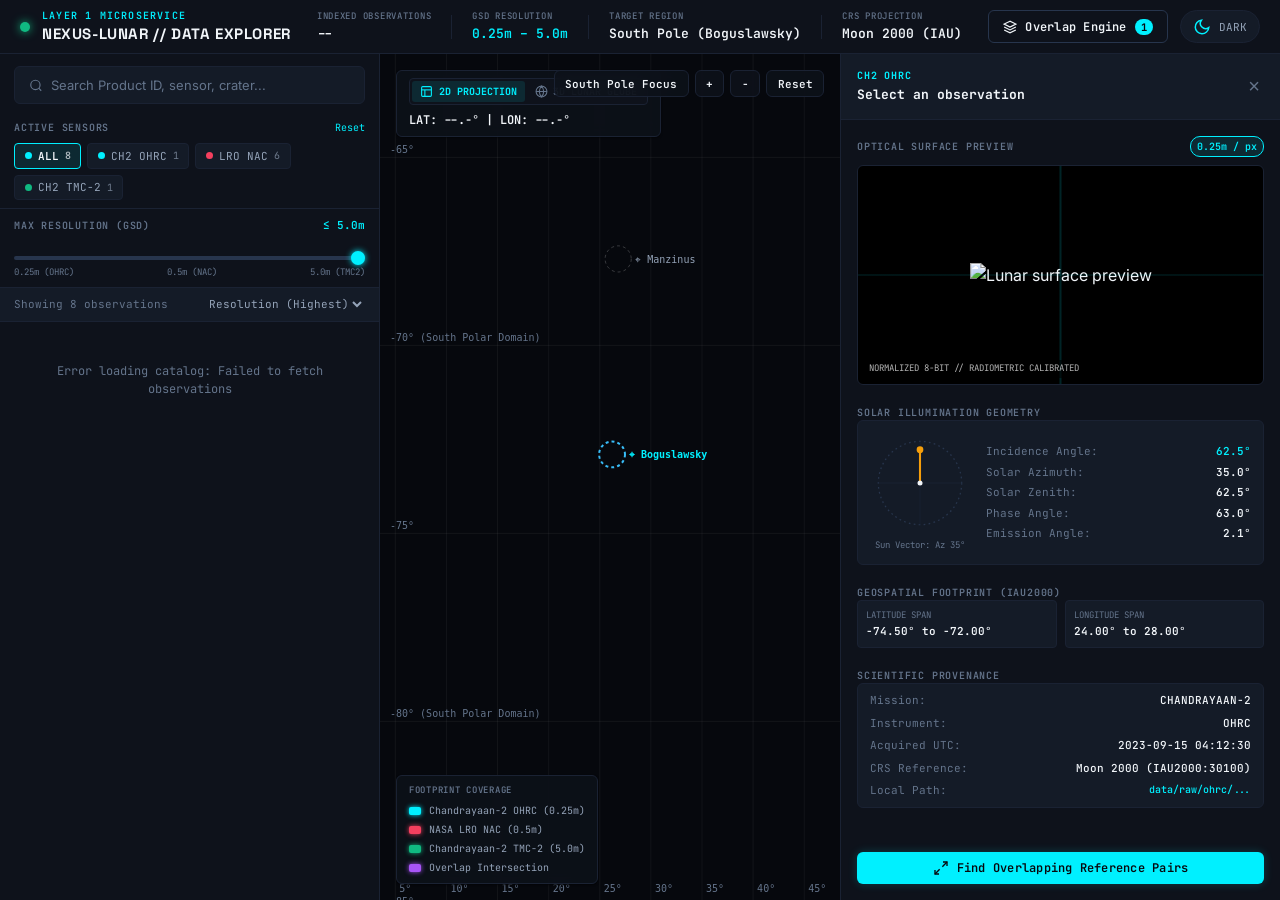
==== apps/web/index.html @ 2ee88e63 "Layer 1 Created and tested , updated to the new branch NEXUS" ====
<!DOCTYPE html>
<html lang="en" data-theme="dark">
<head>
  <meta charset="UTF-8">
  <meta name="viewport" content="width=device-width, initial-scale=1.0">
  <title>NEXUS-LUNAR // Layer 1: Lunar Data Explorer</title>
  <link rel="preconnect" href="https://fonts.googleapis.com">
  <link rel="preconnect" href="https://fonts.gstatic.com" crossorigin>
  <link href="https://fonts.googleapis.com/css2?family=Inter:wght@300;400;500;600;700&family=JetBrains+Mono:wght@400;500;600&family=Space+Grotesk:wght@500;600;700&display=swap" rel="stylesheet">
  <link rel="stylesheet" href="styles.css">
</head>
<body>
  <!-- Space Agent Telemetry Bar -->
  <header class="telemetry-bar">
    <div class="brand-block">
      <div class="status-orb" id="system-status-orb" title="Microservice Status: Active"></div>
      <div class="brand-text">
        <span class="brand-tag">LAYER 1 MICROSERVICE</span>
        <h1 class="brand-title">NEXUS-LUNAR // DATA EXPLORER</h1>
      </div>
    </div>

    <!-- Live Telemetry Readouts -->
    <div class="telemetry-stats" id="telemetry-stats">
      <div class="stat-item">
        <span class="stat-label">INDEXED OBSERVATIONS</span>
        <span class="stat-val" id="stat-total-obs">--</span>
      </div>
      <div class="stat-divider"></div>
      <div class="stat-item">
        <span class="stat-label">GSD RESOLUTION</span>
        <span class="stat-val text-accent" id="stat-res-range">0.25m – 5.0m</span>
      </div>
      <div class="stat-divider"></div>
      <div class="stat-item">
        <span class="stat-label">TARGET REGION</span>
        <span class="stat-val" id="stat-target-region">South Pole (Boguslawsky)</span>
      </div>
      <div class="stat-divider"></div>
      <div class="stat-item">
        <span class="stat-label">CRS PROJECTION</span>
        <span class="stat-val">Moon 2000 (IAU)</span>
      </div>
    </div>

    <!-- Right Utility Controls -->
    <div class="header-actions">
      <!-- Pair Overlap Mode Button -->
      <button class="btn btn-outline" id="btn-toggle-pair-mode" title="View overlapping candidate pairs">
        <svg class="btn-icon" viewBox="0 0 24 24" fill="none" stroke="currentColor" stroke-width="2">
          <polygon points="12 2 2 7 12 12 22 7 12 2"></polygon>
          <polyline points="2 17 12 22 22 17"></polyline>
          <polyline points="2 12 12 17 22 12"></polyline>
        </svg>
        <span>Overlap Engine</span>
        <span class="badge-count" id="badge-pair-count">1</span>
      </button>

      <!-- Theme Switcher (Dark / Light) -->
      <button class="theme-toggle-btn" id="btn-theme-toggle" aria-label="Toggle Theme" title="Toggle Light/Dark Mode (Key: T)">
        <span class="theme-icon moon-icon">
          <svg viewBox="0 0 24 24" width="18" height="18" fill="none" stroke="currentColor" stroke-width="2">
            <path d="M21 12.79A9 9 0 1 1 11.21 3 7 7 0 0 0 21 12.79z"></path>
          </svg>
        </span>
        <span class="theme-icon sun-icon">
          <svg viewBox="0 0 24 24" width="18" height="18" fill="none" stroke="currentColor" stroke-width="2">
            <circle cx="12" cy="12" r="5"></circle>
            <line x1="12" y1="1" x2="12" y2="3"></line>
            <line x1="12" y1="21" x2="12" y2="23"></line>
            <line x1="4.22" y1="4.22" x2="5.64" y2="5.64"></line>
            <line x1="18.36" y1="18.36" x2="19.78" y2="19.78"></line>
            <line x1="1" y1="12" x2="3" y2="12"></line>
            <line x1="21" y1="12" x2="23" y2="12"></line>
            <line x1="4.22" y1="19.78" x2="5.64" y2="18.36"></line>
            <line x1="18.36" y1="5.64" x2="19.78" y2="4.22"></line>
          </svg>
        </span>
        <span class="theme-label" id="theme-label">DARK</span>
      </button>
    </div>
  </header>

  <!-- Main Workspace Layout -->
  <main class="workspace-layout">
    <!-- Left Sidebar: Catalog Explorer & Filter Engine -->
    <aside class="sidebar-panel">
      <!-- Search Input -->
      <div class="search-box">
        <svg class="search-icon" viewBox="0 0 24 24" fill="none" stroke="currentColor" stroke-width="2">
          <circle cx="11" cy="11" r="8"></circle>
          <line x1="21" y1="21" x2="16.65" y2="16.65"></line>
        </svg>
        <input type="text" id="input-search" placeholder="Search Product ID, sensor, crater..." autocomplete="off">
        <button class="clear-btn" id="btn-clear-search" title="Clear search" style="display:none;">&times;</button>
      </div>

      <!-- Sensor Filter Chips -->
      <div class="filter-section">
        <div class="filter-header">
          <span class="section-title">ACTIVE SENSORS</span>
          <button class="link-btn" id="btn-reset-filters">Reset</button>
        </div>
        <div class="sensor-chips" id="sensor-chips-container">
          <button class="chip active" data-sensor="ALL">
            <span class="chip-dot dot-all"></span> ALL <span class="chip-count" id="count-all">8</span>
          </button>
          <button class="chip" data-sensor="OHRC">
            <span class="chip-dot dot-ohrc"></span> CH2 OHRC <span class="chip-count" id="count-ohrc">1</span>
          </button>
          <button class="chip" data-sensor="LRO_NAC">
            <span class="chip-dot dot-lronac"></span> LRO NAC <span class="chip-count" id="count-lronac">6</span>
          </button>
          <button class="chip" data-sensor="TMC2">
            <span class="chip-dot dot-tmc2"></span> CH2 TMC-2 <span class="chip-count" id="count-tmc2">1</span>
          </button>
        </div>
      </div>

      <!-- Resolution Filter Range -->
      <div class="filter-section">
        <div class="filter-header">
          <span class="section-title">MAX RESOLUTION (GSD)</span>
          <span class="filter-val" id="label-res-filter">≤ 5.0m</span>
        </div>
        <input type="range" class="range-slider" id="slider-res" min="0.25" max="10.0" step="0.25" value="10.0">
        <div class="slider-marks">
          <span>0.25m (OHRC)</span>
          <span>0.5m (NAC)</span>
          <span>5.0m (TMC2)</span>
        </div>
      </div>

      <!-- Observation List Header -->
      <div class="list-meta">
        <span id="filtered-count-label">Showing 8 observations</span>
        <div class="sort-select-wrapper">
          <select id="select-sort" class="select-field">
            <option value="res-asc">Resolution (Highest)</option>
            <option value="time-desc">Acquisition (Newest)</option>
            <option value="sensor">Sensor Group</option>
          </select>
        </div>
      </div>

      <!-- Observation Items List -->
      <div class="observation-list" id="observation-list">
        <div class="loading-state">Loading Layer 1 observations...</div>
      </div>
    </aside>

    <!-- Center Stage: Interactive Lunar Surface Footprint Map -->
    <section class="stage-panel">
      <!-- Map Controls HUD Overlay -->
      <div class="map-hud-overlay top-left">
        <div class="hud-box">
          <div class="view-mode-toggle">
            <button class="mode-btn active" id="btn-mode-2d">
              <svg viewBox="0 0 24 24" width="13" height="13" fill="none" stroke="currentColor" stroke-width="2">
                <rect x="3" y="3" width="18" height="18" rx="2" ry="2"></rect>
                <line x1="3" y1="9" x2="21" y2="9"></line>
                <line x1="9" y1="21" x2="9" y2="9"></line>
              </svg>
              <span>2D PROJECTION</span>
            </button>
            <button class="mode-btn" id="btn-mode-3d">
              <svg viewBox="0 0 24 24" width="13" height="13" fill="none" stroke="currentColor" stroke-width="2">
                <circle cx="12" cy="12" r="10"></circle>
                <path d="M12 2a15.3 15.3 0 0 1 4 10 15.3 15.3 0 0 1-4 10 15.3 15.3 0 0 1-4-10 15.3 15.3 0 0 1 4-10z"></path>
                <path d="M2 12h20"></path>
              </svg>
              <span>3D LUNAR GLOBE</span>
            </button>
          </div>
          <span class="hud-coords" id="hud-mouse-coords">LAT: --.-° | LON: --.-°</span>
        </div>
      </div>

      <div class="map-hud-overlay top-right">
        <div class="hud-btn-group">
          <!-- 3D Specific Quick Action -->
          <button class="hud-btn" id="btn-toggle-orbit" style="display:none;" title="Toggle 3D Cinematic Auto-Rotation">Auto Orbit: OFF</button>
          <button class="hud-btn" id="btn-focus-south-pole" title="Center on Lunar South Pole (-74°)">South Pole Focus</button>
          <button class="hud-btn" id="btn-zoom-in" title="Zoom In">+</button>
          <button class="hud-btn" id="btn-zoom-out" title="Zoom Out">−</button>
          <button class="hud-btn" id="btn-reset-map" title="Reset Map View">Reset</button>
        </div>
      </div>

      <!-- Sensor Footprint Legend -->
      <div class="map-hud-overlay bottom-left">
        <div class="legend-card">
          <div class="legend-title">FOOTPRINT COVERAGE</div>
          <div class="legend-items">
            <div class="legend-item"><span class="legend-patch patch-ohrc"></span> Chandrayaan-2 OHRC (0.25m)</div>
            <div class="legend-item"><span class="legend-patch patch-lronac"></span> NASA LRO NAC (0.5m)</div>
            <div class="legend-item"><span class="legend-patch patch-tmc2"></span> Chandrayaan-2 TMC-2 (5.0m)</div>
            <div class="legend-item"><span class="legend-patch patch-intersection"></span> Overlap Intersection</div>
          </div>
        </div>
      </div>

      <!-- Canvas Lunar Maps (2D & 3D) -->
      <div class="canvas-container" id="canvas-container">
        <canvas id="lunar-map-canvas"></canvas>
        <canvas id="lunar-3d-canvas" style="display:none;"></canvas>
        <div class="map-tooltip" id="map-tooltip"></div>
      </div>
    </section>

    <!-- Right Inspector Drawer (Collapsible) -->
    <aside class="inspector-panel" id="inspector-panel">
      <div class="inspector-header">
        <div class="inspector-title-group">
          <span class="inspector-tag" id="inspect-sensor-tag">CH2 OHRC</span>
          <h2 class="inspector-title" id="inspect-product-id">Select an observation</h2>
        </div>
        <button class="close-btn" id="btn-close-inspector" title="Close Panel">&times;</button>
      </div>

      <div class="inspector-content" id="inspector-content">
        <!-- Preview Image Container -->
        <div class="preview-section">
          <div class="preview-header">
            <span class="sub-heading">OPTICAL SURFACE PREVIEW</span>
            <span class="badge-pill" id="inspect-res-badge">0.25m / px</span>
          </div>
          <div class="image-viewport" id="image-viewport">
            <img id="inspect-preview-img" src="" alt="Lunar surface preview">
            <div class="viewport-crosshair"></div>
            <div class="viewport-overlay-tag">NORMALIZED 8-BIT // RADIOMETRIC CALIBRATED</div>
          </div>
        </div>

        <!-- Solar Illumination Vector Telemetry -->
        <div class="solar-section">
          <div class="section-title">SOLAR ILLUMINATION GEOMETRY</div>
          <div class="solar-hud-grid">
            <div class="solar-dial-box">
              <svg id="solar-dial-svg" viewBox="0 0 120 120" width="100" height="100">
                <circle cx="60" cy="60" r="50" class="dial-track"></circle>
                <line x1="60" y1="10" x2="60" y2="110" class="dial-axis"></line>
                <line x1="10" y1="60" x2="110" y2="60" class="dial-axis"></line>
                <!-- Directional Solar Vector -->
                <line id="dial-sun-vector" x1="60" y1="60" x2="60" y2="20" class="dial-vector"></line>
                <circle id="dial-sun-head" cx="60" cy="20" r="4" class="dial-sun"></circle>
                <circle cx="60" cy="60" r="3" class="dial-center"></circle>
              </svg>
              <span class="dial-caption" id="solar-vector-label">Sun Vector: Az 35°</span>
            </div>
            <div class="solar-metrics-list">
              <div class="metric-row">
                <span class="m-label">Incidence Angle:</span>
                <span class="m-val text-accent" id="m-incidence">62.5°</span>
              </div>
              <div class="metric-row">
                <span class="m-label">Solar Azimuth:</span>
                <span class="m-val" id="m-azimuth">35.0°</span>
              </div>
              <div class="metric-row">
                <span class="m-label">Solar Zenith:</span>
                <span class="m-val" id="m-zenith">62.5°</span>
              </div>
              <div class="metric-row">
                <span class="m-label">Phase Angle:</span>
                <span class="m-val" id="m-phase">63.0°</span>
              </div>
              <div class="metric-row">
                <span class="m-label">Emission Angle:</span>
                <span class="m-val" id="m-emission">2.1°</span>
              </div>
            </div>
          </div>
        </div>

        <!-- Geographic Bounding Box Telemetry -->
        <div class="geo-section">
          <div class="section-title">GEOSPATIAL FOOTPRINT (IAU2000)</div>
          <div class="bbox-grid">
            <div class="bbox-card">
              <span class="b-lbl">LATITUDE SPAN</span>
              <span class="b-val" id="m-lat-span">-74.50° to -72.00°</span>
            </div>
            <div class="bbox-card">
              <span class="b-lbl">LONGITUDE SPAN</span>
              <span class="b-val" id="m-lon-span">24.00° to 28.00°</span>
            </div>
          </div>
        </div>

        <!-- Provenance & Source Metadata -->
        <div class="provenance-section">
          <div class="section-title">SCIENTIFIC PROVENANCE</div>
          <div class="provenance-table">
            <div class="prov-row"><span class="p-key">Mission:</span><span class="p-val" id="p-mission">CHANDRAYAAN-2</span></div>
            <div class="prov-row"><span class="p-key">Instrument:</span><span class="p-val" id="p-sensor">OHRC</span></div>
            <div class="prov-row"><span class="p-key">Acquired UTC:</span><span class="p-val" id="p-time">2023-09-15 04:12:30</span></div>
            <div class="prov-row"><span class="p-key">CRS Reference:</span><span class="p-val">Moon 2000 (IAU2000:30100)</span></div>
            <div class="prov-row"><span class="p-key">Local Path:</span><span class="p-val p-code" id="p-path">data/raw/ohrc/...</span></div>
          </div>
        </div>

        <!-- Action Buttons -->
        <div class="inspector-actions">
          <button class="btn btn-primary" id="btn-find-pairs-for-this">
            <svg viewBox="0 0 24 24" width="16" height="16" fill="none" stroke="currentColor" stroke-width="2">
              <path d="M15 3h6v6"></path>
              <path d="M9 21H3v-6"></path>
              <path d="M21 3l-7 7"></path>
              <path d="M3 21l7-7"></path>
            </svg>
            Find Overlapping Reference Pairs
          </button>
        </div>
      </div>
    </aside>
  </main>

  <!-- Overlapping Pair Modal / Overlay -->
  <div class="modal-backdrop" id="modal-pair-backdrop" style="display:none;">
    <div class="modal-card">
      <div class="modal-header">
        <div class="modal-title-block">
          <span class="modal-tag">LAYER 1 ➔ LAYER 2/3 BRIDGE</span>
          <h3 class="modal-title">Co-Observation Overlapping Pairs</h3>
          <p class="modal-desc">Geographic polygon intersections between Chandrayaan-2 source observations and reference datasets.</p>
        </div>
        <button class="close-btn" id="btn-close-pair-modal">&times;</button>
      </div>

      <div class="modal-body" id="modal-pairs-container">
        <!-- Injected via JavaScript -->
      </div>
    </div>
  </div>

  <script src="app.js"></script>
</body>
</html>
---- apps/web/styles.css ----
/* ==========================================================================
   NEXUS-LUNAR: Layer 1 Lunar Data Explorer Design System
   Dual Theme: Lunar Obsidian (Dark) & Solar Albedo (Light)
   Aesthetic: Minimalist, Aerospace-Grade Space Agent HUD
   ========================================================================== */

/* 1. Global Variables & Color Schemes */
:root {
  --font-sans: 'Inter', -apple-system, BlinkMacSystemFont, 'Segoe UI', Roboto, sans-serif;
  --font-heading: 'Space Grotesk', var(--font-sans);
  --font-mono: 'JetBrains Mono', monospace;

  /* Universal Accent Colors */
  --color-ohrc: #00f0ff;
  --color-ohrc-glow: rgba(0, 240, 255, 0.25);
  --color-lronac: #f43f5e;
  --color-lronac-glow: rgba(244, 63, 94, 0.25);
  --color-tmc2: #10b981;
  --color-tmc2-glow: rgba(16, 185, 129, 0.25);
  --color-iirs: #f59e0b;
  --color-iirs-glow: rgba(245, 158, 11, 0.25);
  --color-intersection: #a855f7;

  --transition-theme: background-color 0.25s ease, border-color 0.25s ease, color 0.25s ease, box-shadow 0.25s ease;
}

/* Dark Theme ("Lunar Obsidian" — Night Operations) */
[data-theme="dark"] {
  --bg-app: #07090e;
  --bg-surface: #0e121b;
  --bg-surface-elevated: #141b27;
  --bg-surface-active: #1b2434;
  --bg-glass: rgba(14, 18, 27, 0.85);

  --border-subtle: #1a2233;
  --border-strong: #27354d;
  --border-accent: #00f0ff;

  --text-primary: #f1f5f9;
  --text-secondary: #94a3b8;
  --text-muted: #64748b;
  --text-inverse: #07090e;

  --accent-primary: #00f0ff;
  --accent-secondary: #38bdf8;
  --accent-bg: rgba(0, 240, 255, 0.1);

  --map-bg: #06080d;
  --map-grid: rgba(255, 255, 255, 0.05);
  --map-grid-text: #475569;
  --map-crater: rgba(255, 255, 255, 0.2);

  --shadow-sm: 0 1px 2px rgba(0, 0, 0, 0.5);
  --shadow-md: 0 4px 12px rgba(0, 0, 0, 0.6);
  --shadow-glow: 0 0 15px rgba(0, 240, 255, 0.15);
}

/* Light Theme ("Solar Albedo" — Daylight Precision Lab) */
[data-theme="light"] {
  --bg-app: #f4f6fb;
  --bg-surface: #ffffff;
  --bg-surface-elevated: #f8fafc;
  --bg-surface-active: #edf2f7;
  --bg-glass: rgba(255, 255, 255, 0.9);

  --border-subtle: #e2e8f0;
  --border-strong: #cbd5e1;
  --border-accent: #0284c7;

  --text-primary: #0f172a;
  --text-secondary: #475569;
  --text-muted: #94a3b8;
  --text-inverse: #ffffff;

  --accent-primary: #0284c7;
  --accent-secondary: #0ea5e9;
  --accent-bg: rgba(2, 132, 199, 0.08);

  --map-bg: #e2e8f0;
  --map-grid: rgba(0, 0, 0, 0.07);
  --map-grid-text: #64748b;
  --map-crater: rgba(0, 0, 0, 0.15);

  --shadow-sm: 0 1px 3px rgba(0, 0, 0, 0.06);
  --shadow-md: 0 4px 16px rgba(15, 23, 42, 0.08);
  --shadow-glow: 0 0 15px rgba(2, 132, 199, 0.12);
}

/* 2. Base Reset & Structure */
* {
  margin: 0;
  padding: 0;
  box-sizing: border-box;
}

body {
  font-family: var(--font-sans);
  background-color: var(--bg-app);
  color: var(--text-primary);
  line-height: 1.5;
  height: 100vh;
  display: flex;
  flex-direction: column;
  overflow: hidden;
  transition: var(--transition-theme);
  -webkit-font-smoothing: antialiased;
}

/* 3. Header & Telemetry Bar */
.telemetry-bar {
  display: flex;
  align-items: center;
  justify-content: space-between;
  padding: 0 1.25rem;
  height: 54px;
  background-color: var(--bg-surface);
  border-bottom: 1px solid var(--border-subtle);
  flex-shrink: 0;
  z-index: 20;
  transition: var(--transition-theme);
}

.brand-block {
  display: flex;
  align-items: center;
  gap: 0.75rem;
}

.status-orb {
  width: 10px;
  height: 10px;
  border-radius: 50%;
  background-color: #10b981;
  box-shadow: 0 0 10px #10b981;
  animation: pulse-orb 2.5s infinite ease-in-out;
}

@keyframes pulse-orb {
  0%, 100% { transform: scale(1); opacity: 0.9; }
  50% { transform: scale(1.2); opacity: 1; }
}

.brand-text {
  display: flex;
  flex-direction: column;
}

.brand-tag {
  font-family: var(--font-mono);
  font-size: 0.625rem;
  letter-spacing: 0.12em;
  color: var(--accent-primary);
  font-weight: 600;
}

.brand-title {
  font-family: var(--font-heading);
  font-size: 0.9375rem;
  font-weight: 700;
  letter-spacing: 0.04em;
}

.telemetry-stats {
  display: flex;
  align-items: center;
  gap: 1.25rem;
}

.stat-item {
  display: flex;
  flex-direction: column;
  align-items: flex-start;
}

.stat-label {
  font-family: var(--font-mono);
  font-size: 0.5625rem;
  color: var(--text-muted);
  letter-spacing: 0.08em;
  font-weight: 500;
}

.stat-val {
  font-family: var(--font-mono);
  font-size: 0.8125rem;
  font-weight: 600;
  color: var(--text-primary);
}

.text-accent {
  color: var(--accent-primary) !important;
}

.stat-divider {
  width: 1px;
  height: 24px;
  background-color: var(--border-subtle);
}

.header-actions {
  display: flex;
  align-items: center;
  gap: 0.75rem;
}

/* Buttons */
.btn {
  display: inline-flex;
  align-items: center;
  gap: 0.5rem;
  padding: 0.45rem 0.875rem;
  border-radius: 6px;
  font-size: 0.75rem;
  font-family: var(--font-mono);
  font-weight: 600;
  letter-spacing: 0.02em;
  cursor: pointer;
  transition: all 0.2s ease;
  border: 1px solid transparent;
}

.btn-icon {
  width: 14px;
  height: 14px;
}

.btn-outline {
  background-color: transparent;
  color: var(--text-primary);
  border-color: var(--border-strong);
}

.btn-outline:hover {
  background-color: var(--bg-surface-active);
  border-color: var(--accent-primary);
  color: var(--accent-primary);
}

.btn-primary {
  background-color: var(--accent-primary);
  color: var(--text-inverse);
  box-shadow: 0 0 10px rgba(0, 240, 255, 0.2);
}

.btn-primary:hover {
  filter: brightness(1.1);
  transform: translateY(-1px);
}

.badge-count {
  background-color: var(--accent-primary);
  color: var(--text-inverse);
  font-size: 0.65rem;
  font-weight: 700;
  padding: 1px 6px;
  border-radius: 10px;
}

/* Theme Toggle Button */
.theme-toggle-btn {
  display: flex;
  align-items: center;
  gap: 0.5rem;
  padding: 0.4rem 0.75rem;
  background-color: var(--bg-surface-elevated);
  border: 1px solid var(--border-subtle);
  border-radius: 20px;
  color: var(--text-secondary);
  font-family: var(--font-mono);
  font-size: 0.6875rem;
  cursor: pointer;
  transition: all 0.2s ease;
}

.theme-toggle-btn:hover {
  border-color: var(--accent-primary);
  color: var(--text-primary);
}

[data-theme="dark"] .sun-icon { display: none; }
[data-theme="dark"] .moon-icon { display: inline-flex; color: var(--accent-primary); }

[data-theme="light"] .moon-icon { display: none; }
[data-theme="light"] .sun-icon { display: inline-flex; color: #f59e0b; }

/* 4. Main Workspace Layout */
.workspace-layout {
  display: flex;
  flex: 1;
  height: calc(100vh - 54px);
  overflow: hidden;
  position: relative;
}

/* Left Sidebar: Catalog Explorer */
.sidebar-panel {
  width: 380px;
  background-color: var(--bg-surface);
  border-right: 1px solid var(--border-subtle);
  display: flex;
  flex-direction: column;
  flex-shrink: 0;
  z-index: 10;
  transition: var(--transition-theme);
}

.search-box {
  display: flex;
  align-items: center;
  gap: 0.5rem;
  padding: 0.625rem 0.875rem;
  margin: 0.75rem 0.875rem 0.5rem;
  background-color: var(--bg-surface-elevated);
  border: 1px solid var(--border-subtle);
  border-radius: 6px;
  transition: border-color 0.2s;
}

.search-box:focus-within {
  border-color: var(--accent-primary);
  box-shadow: 0 0 0 1px var(--accent-primary);
}

.search-icon {
  width: 15px;
  height: 15px;
  color: var(--text-muted);
}

.search-box input {
  background: transparent;
  border: none;
  color: var(--text-primary);
  font-family: var(--font-sans);
  font-size: 0.8125rem;
  width: 100%;
  outline: none;
}

.search-box input::placeholder {
  color: var(--text-muted);
}

.clear-btn {
  background: none;
  border: none;
  color: var(--text-muted);
  cursor: pointer;
  font-size: 1.1rem;
}

.filter-section {
  padding: 0.5rem 0.875rem;
  border-bottom: 1px solid var(--border-subtle);
}

.filter-header {
  display: flex;
  align-items: center;
  justify-content: space-between;
  margin-bottom: 0.5rem;
}

.section-title {
  font-family: var(--font-mono);
  font-size: 0.625rem;
  letter-spacing: 0.08em;
  color: var(--text-muted);
  font-weight: 600;
}

.link-btn {
  background: none;
  border: none;
  font-family: var(--font-mono);
  font-size: 0.625rem;
  color: var(--accent-primary);
  cursor: pointer;
}

.link-btn:hover {
  text-decoration: underline;
}

.sensor-chips {
  display: flex;
  flex-wrap: wrap;
  gap: 0.375rem;
}

.chip {
  display: inline-flex;
  align-items: center;
  gap: 0.375rem;
  padding: 0.3rem 0.6rem;
  background-color: var(--bg-surface-elevated);
  border: 1px solid var(--border-subtle);
  border-radius: 4px;
  font-family: var(--font-mono);
  font-size: 0.6875rem;
  color: var(--text-secondary);
  cursor: pointer;
  transition: all 0.15s ease;
}

.chip:hover {
  border-color: var(--border-strong);
  color: var(--text-primary);
}

.chip.active {
  background-color: var(--accent-bg);
  border-color: var(--accent-primary);
  color: var(--text-primary);
  font-weight: 600;
}

.chip-dot {
  width: 7px;
  height: 7px;
  border-radius: 50%;
}

.dot-all { background-color: var(--accent-primary); }
.dot-ohrc { background-color: var(--color-ohrc); }
.dot-lronac { background-color: var(--color-lronac); }
.dot-tmc2 { background-color: var(--color-tmc2); }

.chip-count {
  font-size: 0.625rem;
  opacity: 0.7;
}

/* Slider */
.range-slider {
  width: 100%;
  height: 4px;
  border-radius: 2px;
  background: var(--border-strong);
  outline: none;
  -webkit-appearance: none;
  appearance: none;
  cursor: pointer;
  margin: 0.5rem 0 0.25rem;
}

.range-slider::-webkit-slider-thumb {
  -webkit-appearance: none;
  width: 14px;
  height: 14px;
  border-radius: 50%;
  background: var(--accent-primary);
  cursor: pointer;
  box-shadow: 0 0 6px var(--accent-primary);
}

.slider-marks {
  display: flex;
  justify-content: space-between;
  font-family: var(--font-mono);
  font-size: 0.5625rem;
  color: var(--text-muted);
}

.filter-val {
  font-family: var(--font-mono);
  font-size: 0.6875rem;
  font-weight: 600;
  color: var(--accent-primary);
}

/* List Meta */
.list-meta {
  display: flex;
  align-items: center;
  justify-content: space-between;
  padding: 0.5rem 0.875rem;
  font-family: var(--font-mono);
  font-size: 0.6875rem;
  color: var(--text-muted);
  border-bottom: 1px solid var(--border-subtle);
  background-color: var(--bg-surface-elevated);
}

.select-field {
  background-color: transparent;
  border: none;
  color: var(--text-secondary);
  font-family: var(--font-mono);
  font-size: 0.6875rem;
  cursor: pointer;
  outline: none;
}

/* Observation List Cards */
.observation-list {
  flex: 1;
  overflow-y: auto;
  padding: 0.5rem;
  display: flex;
  flex-direction: column;
  gap: 0.5rem;
}

.obs-card {
  display: flex;
  gap: 0.75rem;
  padding: 0.625rem;
  background-color: var(--bg-surface-elevated);
  border: 1px solid var(--border-subtle);
  border-radius: 6px;
  cursor: pointer;
  transition: all 0.15s ease;
  position: relative;
}

.obs-card:hover {
  border-color: var(--border-strong);
  transform: translateY(-1px);
  box-shadow: var(--shadow-sm);
}

.obs-card.selected {
  border-color: var(--accent-primary);
  background-color: var(--accent-bg);
  box-shadow: 0 0 10px rgba(0, 240, 255, 0.1);
}

.obs-thumb-wrap {
  width: 58px;
  height: 58px;
  border-radius: 4px;
  background-color: var(--bg-app);
  border: 1px solid var(--border-subtle);
  overflow: hidden;
  flex-shrink: 0;
  display: flex;
  align-items: center;
  justify-content: center;
}

.obs-thumb-img {
  width: 100%;
  height: 100%;
  object-fit: cover;
}

.obs-thumb-placeholder {
  font-family: var(--font-mono);
  font-size: 0.625rem;
  color: var(--text-muted);
}

.obs-details {
  flex: 1;
  min-width: 0;
  display: flex;
  flex-direction: column;
  justify-content: space-between;
}

.obs-header-row {
  display: flex;
  align-items: center;
  justify-content: space-between;
  gap: 0.5rem;
}

.obs-sensor-badge {
  font-family: var(--font-mono);
  font-size: 0.625rem;
  font-weight: 700;
  padding: 1px 5px;
  border-radius: 3px;
  letter-spacing: 0.04em;
}

.badge-ohrc { background-color: rgba(0, 240, 255, 0.15); color: var(--color-ohrc); }
.badge-lronac { background-color: rgba(244, 63, 94, 0.15); color: var(--color-lronac); }
.badge-tmc2 { background-color: rgba(16, 185, 129, 0.15); color: var(--color-tmc2); }

.obs-res-tag {
  font-family: var(--font-mono);
  font-size: 0.6875rem;
  font-weight: 600;
  color: var(--text-primary);
}

.obs-pid {
  font-family: var(--font-mono);
  font-size: 0.75rem;
  font-weight: 600;
  color: var(--text-primary);
  white-space: nowrap;
  overflow: hidden;
  text-overflow: ellipsis;
  margin: 0.125rem 0;
}

.obs-meta-row {
  display: flex;
  align-items: center;
  justify-content: space-between;
  font-family: var(--font-mono);
  font-size: 0.625rem;
  color: var(--text-muted);
}

/* 5. Center Stage: Interactive Lunar Surface Footprint Map */
.stage-panel {
  flex: 1;
  position: relative;
  background-color: var(--map-bg);
  overflow: hidden;
  transition: var(--transition-theme);
}

.canvas-container {
  width: 100%;
  height: 100%;
  position: relative;
  cursor: grab;
}

.canvas-container:active {
  cursor: grabbing;
}

#lunar-map-canvas {
  width: 100%;
  height: 100%;
  display: block;
}

/* Map HUD Overlays */
.map-hud-overlay {
  position: absolute;
  z-index: 15;
  pointer-events: none;
}

.map-hud-overlay.top-left { top: 1rem; left: 1rem; }
.map-hud-overlay.top-right { top: 1rem; right: 1rem; }
.map-hud-overlay.bottom-left { bottom: 1rem; left: 1rem; }

.hud-box {
  background-color: var(--bg-glass);
  backdrop-filter: blur(8px);
  border: 1px solid var(--border-subtle);
  border-radius: 6px;
  padding: 0.45rem 0.75rem;
  display: flex;
  flex-direction: column;
  gap: 0.35rem;
  box-shadow: var(--shadow-sm);
  pointer-events: auto;
}

.view-mode-toggle {
  display: flex;
  background-color: var(--bg-surface);
  border: 1px solid var(--border-subtle);
  border-radius: 4px;
  padding: 2px;
  gap: 2px;
}

.mode-btn {
  display: flex;
  align-items: center;
  gap: 0.35rem;
  background: transparent;
  border: none;
  color: var(--text-muted);
  font-family: var(--font-mono);
  font-size: 0.625rem;
  font-weight: 600;
  padding: 0.25rem 0.5rem;
  border-radius: 3px;
  cursor: pointer;
  transition: all 0.15s ease;
}

.mode-btn:hover {
  color: var(--text-primary);
}

.mode-btn.active {
  background-color: var(--accent-bg);
  color: var(--accent-primary);
  font-weight: 700;
}

.hud-label {
  font-family: var(--font-mono);
  font-size: 0.5625rem;
  color: var(--text-muted);
  letter-spacing: 0.08em;
}

.hud-coords {
  font-family: var(--font-mono);
  font-size: 0.75rem;
  font-weight: 600;
  color: var(--text-primary);
}

#lunar-3d-canvas {
  width: 100%;
  height: 100%;
  display: block;
}

.hud-btn-group {
  display: flex;
  gap: 0.375rem;
  pointer-events: auto;
}

.hud-btn {
  background-color: var(--bg-glass);
  backdrop-filter: blur(8px);
  border: 1px solid var(--border-subtle);
  border-radius: 6px;
  color: var(--text-primary);
  font-family: var(--font-mono);
  font-size: 0.6875rem;
  padding: 0.35rem 0.65rem;
  cursor: pointer;
  transition: all 0.15s ease;
  font-weight: 600;
}

.hud-btn:hover {
  border-color: var(--accent-primary);
  color: var(--accent-primary);
  background-color: var(--bg-surface-elevated);
}

/* Legend Card */
.legend-card {
  background-color: var(--bg-glass);
  backdrop-filter: blur(8px);
  border: 1px solid var(--border-subtle);
  border-radius: 6px;
  padding: 0.5rem 0.75rem;
  display: flex;
  flex-direction: column;
  gap: 0.375rem;
  box-shadow: var(--shadow-sm);
}

.legend-title {
  font-family: var(--font-mono);
  font-size: 0.5625rem;
  color: var(--text-muted);
  letter-spacing: 0.08em;
  font-weight: 600;
}

.legend-items {
  display: flex;
  flex-direction: column;
  gap: 0.25rem;
}

.legend-item {
  display: flex;
  align-items: center;
  gap: 0.5rem;
  font-family: var(--font-mono);
  font-size: 0.625rem;
  color: var(--text-secondary);
}

.legend-patch {
  width: 12px;
  height: 8px;
  border-radius: 2px;
}

.patch-ohrc { background-color: var(--color-ohrc); box-shadow: 0 0 5px var(--color-ohrc); }
.patch-lronac { background-color: var(--color-lronac); box-shadow: 0 0 5px var(--color-lronac); }
.patch-tmc2 { background-color: var(--color-tmc2); box-shadow: 0 0 5px var(--color-tmc2); }
.patch-intersection { background-color: var(--color-intersection); box-shadow: 0 0 5px var(--color-intersection); }

/* Map Tooltip */
.map-tooltip {
  position: absolute;
  background-color: var(--bg-glass);
  backdrop-filter: blur(8px);
  border: 1px solid var(--accent-primary);
  padding: 0.4rem 0.65rem;
  border-radius: 4px;
  font-family: var(--font-mono);
  font-size: 0.6875rem;
  color: var(--text-primary);
  pointer-events: none;
  display: none;
  z-index: 30;
  box-shadow: var(--shadow-md);
  transform: translate(-50%, -120%);
}

/* 6. Right Inspector Drawer (Collapsible) */
.inspector-panel {
  width: 440px;
  background-color: var(--bg-surface);
  border-left: 1px solid var(--border-subtle);
  display: flex;
  flex-direction: column;
  flex-shrink: 0;
  z-index: 12;
  transition: transform 0.25s cubic-bezier(0.16, 1, 0.3, 1), var(--transition-theme);
}

.inspector-panel.collapsed {
  transform: translateX(100%);
  position: absolute;
  right: 0;
  top: 0;
  bottom: 0;
}

.inspector-header {
  display: flex;
  align-items: center;
  justify-content: space-between;
  padding: 0.875rem 1rem;
  border-bottom: 1px solid var(--border-subtle);
  background-color: var(--bg-surface-elevated);
}

.inspector-title-group {
  display: flex;
  flex-direction: column;
  gap: 0.125rem;
  overflow: hidden;
}

.inspector-tag {
  font-family: var(--font-mono);
  font-size: 0.625rem;
  font-weight: 700;
  color: var(--accent-primary);
  letter-spacing: 0.08em;
}

.inspector-title {
  font-family: var(--font-mono);
  font-size: 0.8125rem;
  font-weight: 700;
  color: var(--text-primary);
  white-space: nowrap;
  overflow: hidden;
  text-overflow: ellipsis;
}

.close-btn {
  background: none;
  border: none;
  font-size: 1.25rem;
  color: var(--text-muted);
  cursor: pointer;
  padding: 0 0.25rem;
}

.close-btn:hover {
  color: var(--text-primary);
}

.inspector-content {
  flex: 1;
  overflow-y: auto;
  padding: 1rem;
  display: flex;
  flex-direction: column;
  gap: 1.25rem;
}

/* Optical Surface Preview Viewport */
.preview-section {
  display: flex;
  flex-direction: column;
  gap: 0.5rem;
}

.preview-header {
  display: flex;
  align-items: center;
  justify-content: space-between;
}

.sub-heading {
  font-family: var(--font-mono);
  font-size: 0.625rem;
  letter-spacing: 0.08em;
  color: var(--text-muted);
  font-weight: 600;
}

.badge-pill {
  font-family: var(--font-mono);
  font-size: 0.625rem;
  font-weight: 600;
  padding: 2px 6px;
  background-color: var(--accent-bg);
  border: 1px solid var(--accent-primary);
  color: var(--accent-primary);
  border-radius: 10px;
}

.image-viewport {
  width: 100%;
  height: 220px;
  background-color: #000;
  border: 1px solid var(--border-subtle);
  border-radius: 6px;
  position: relative;
  overflow: hidden;
  display: flex;
  align-items: center;
  justify-content: center;
}

.image-viewport img {
  max-width: 100%;
  max-height: 100%;
  object-fit: contain;
  transition: transform 0.2s ease;
}

.viewport-crosshair {
  position: absolute;
  width: 100%;
  height: 100%;
  pointer-events: none;
  background-image: 
    linear-gradient(to right, transparent 49.5%, rgba(0, 240, 255, 0.15) 50%, transparent 50.5%),
    linear-gradient(to bottom, transparent 49.5%, rgba(0, 240, 255, 0.15) 50%, transparent 50.5%);
}

.viewport-overlay-tag {
  position: absolute;
  bottom: 6px;
  left: 6px;
  font-family: var(--font-mono);
  font-size: 0.5625rem;
  color: rgba(255, 255, 255, 0.7);
  background-color: rgba(0, 0, 0, 0.6);
  padding: 2px 5px;
  border-radius: 2px;
}

/* Solar Geometry HUD */
.solar-hud-grid {
  display: flex;
  gap: 1rem;
  align-items: center;
  background-color: var(--bg-surface-elevated);
  border: 1px solid var(--border-subtle);
  border-radius: 6px;
  padding: 0.75rem;
}

.solar-dial-box {
  display: flex;
  flex-direction: column;
  align-items: center;
  gap: 0.375rem;
}

.dial-track {
  fill: none;
  stroke: var(--border-strong);
  stroke-width: 1.5;
  stroke-dasharray: 2 4;
}

.dial-axis {
  stroke: var(--border-subtle);
  stroke-width: 1;
}

.dial-vector {
  stroke: #f59e0b;
  stroke-width: 2.5;
  stroke-linecap: round;
}

.dial-sun {
  fill: #f59e0b;
  box-shadow: 0 0 10px #f59e0b;
}

.dial-center {
  fill: var(--text-primary);
}

.dial-caption {
  font-family: var(--font-mono);
  font-size: 0.5625rem;
  color: var(--text-muted);
}

.solar-metrics-list {
  flex: 1;
  display: flex;
  flex-direction: column;
  gap: 0.25rem;
}

.metric-row {
  display: flex;
  align-items: center;
  justify-content: space-between;
  font-family: var(--font-mono);
  font-size: 0.6875rem;
}

.m-label {
  color: var(--text-muted);
}

.m-val {
  color: var(--text-primary);
  font-weight: 600;
}

/* Geo BBox Grid */
.bbox-grid {
  display: grid;
  grid-template-columns: 1fr 1fr;
  gap: 0.5rem;
}

.bbox-card {
  background-color: var(--bg-surface-elevated);
  border: 1px solid var(--border-subtle);
  border-radius: 4px;
  padding: 0.5rem;
  display: flex;
  flex-direction: column;
}

.b-lbl {
  font-family: var(--font-mono);
  font-size: 0.5625rem;
  color: var(--text-muted);
}

.b-val {
  font-family: var(--font-mono);
  font-size: 0.6875rem;
  font-weight: 600;
  color: var(--text-primary);
}

/* Provenance Table */
.provenance-table {
  background-color: var(--bg-surface-elevated);
  border: 1px solid var(--border-subtle);
  border-radius: 6px;
  padding: 0.5rem 0.75rem;
  display: flex;
  flex-direction: column;
  gap: 0.375rem;
}

.prov-row {
  display: flex;
  justify-content: space-between;
  gap: 0.5rem;
  font-family: var(--font-mono);
  font-size: 0.6875rem;
}

.p-key {
  color: var(--text-muted);
}

.p-val {
  color: var(--text-primary);
  font-weight: 500;
}

.p-code {
  word-break: break-all;
  font-size: 0.625rem;
  color: var(--accent-primary);
}

.inspector-actions {
  margin-top: auto;
  padding-top: 0.75rem;
}

.inspector-actions .btn {
  width: 100%;
  justify-content: center;
}

/* 7. Modal / Overlap Analyzer View */
.modal-backdrop {
  position: fixed;
  inset: 0;
  background-color: rgba(0, 0, 0, 0.75);
  backdrop-filter: blur(6px);
  z-index: 100;
  display: flex;
  align-items: center;
  justify-content: center;
  padding: 1.5rem;
}

.modal-card {
  width: 900px;
  max-width: 95vw;
  max-height: 88vh;
  background-color: var(--bg-surface);
  border: 1px solid var(--border-strong);
  border-radius: 8px;
  display: flex;
  flex-direction: column;
  box-shadow: var(--shadow-md);
  overflow: hidden;
}

.modal-header {
  display: flex;
  align-items: flex-start;
  justify-content: space-between;
  padding: 1rem 1.25rem;
  border-bottom: 1px solid var(--border-subtle);
  background-color: var(--bg-surface-elevated);
}

.modal-tag {
  font-family: var(--font-mono);
  font-size: 0.625rem;
  font-weight: 700;
  letter-spacing: 0.08em;
  color: var(--accent-primary);
}

.modal-title {
  font-family: var(--font-heading);
  font-size: 1.125rem;
  font-weight: 700;
  color: var(--text-primary);
  margin-top: 0.125rem;
}

.modal-desc {
  font-size: 0.75rem;
  color: var(--text-secondary);
}

.modal-body {
  padding: 1.25rem;
  overflow-y: auto;
  display: flex;
  flex-direction: column;
  gap: 1rem;
}

.pair-card {
  background-color: var(--bg-surface-elevated);
  border: 1px solid var(--border-subtle);
  border-radius: 6px;
  padding: 1rem;
  display: flex;
  flex-direction: column;
  gap: 1rem;
}

.pair-card-header {
  display: flex;
  align-items: center;
  justify-content: space-between;
}

.suitability-badge {
  font-family: var(--font-mono);
  font-size: 0.75rem;
  font-weight: 700;
  padding: 3px 8px;
  border-radius: 4px;
  background-color: rgba(16, 185, 129, 0.15);
  color: #10b981;
  border: 1px solid #10b981;
}

.pair-comparison-row {
  display: grid;
  grid-template-columns: 1fr auto 1fr;
  gap: 1rem;
  align-items: center;
}

.pair-item-card {
  background-color: var(--bg-app);
  border: 1px solid var(--border-subtle);
  border-radius: 6px;
  padding: 0.75rem;
  display: flex;
  flex-direction: column;
  gap: 0.5rem;
}

.pair-img-preview {
  width: 100%;
  height: 140px;
  object-fit: contain;
  background-color: #000;
  border-radius: 4px;
}

.pair-center-indicator {
  display: flex;
  flex-direction: column;
  align-items: center;
  gap: 0.375rem;
  font-family: var(--font-mono);
}

.overlap-percent-dial {
  font-size: 1.25rem;
  font-weight: 700;
  color: var(--color-intersection);
}

.pair-meta-footer {
  display: flex;
  align-items: center;
  justify-content: space-between;
  font-family: var(--font-mono);
  font-size: 0.6875rem;
  padding-top: 0.5rem;
  border-top: 1px solid var(--border-subtle);
  color: var(--text-secondary);
}

/* Loading & Empty States */
.loading-state {
  padding: 2rem;
  text-align: center;
  font-family: var(--font-mono);
  font-size: 0.75rem;
  color: var(--text-muted);
}
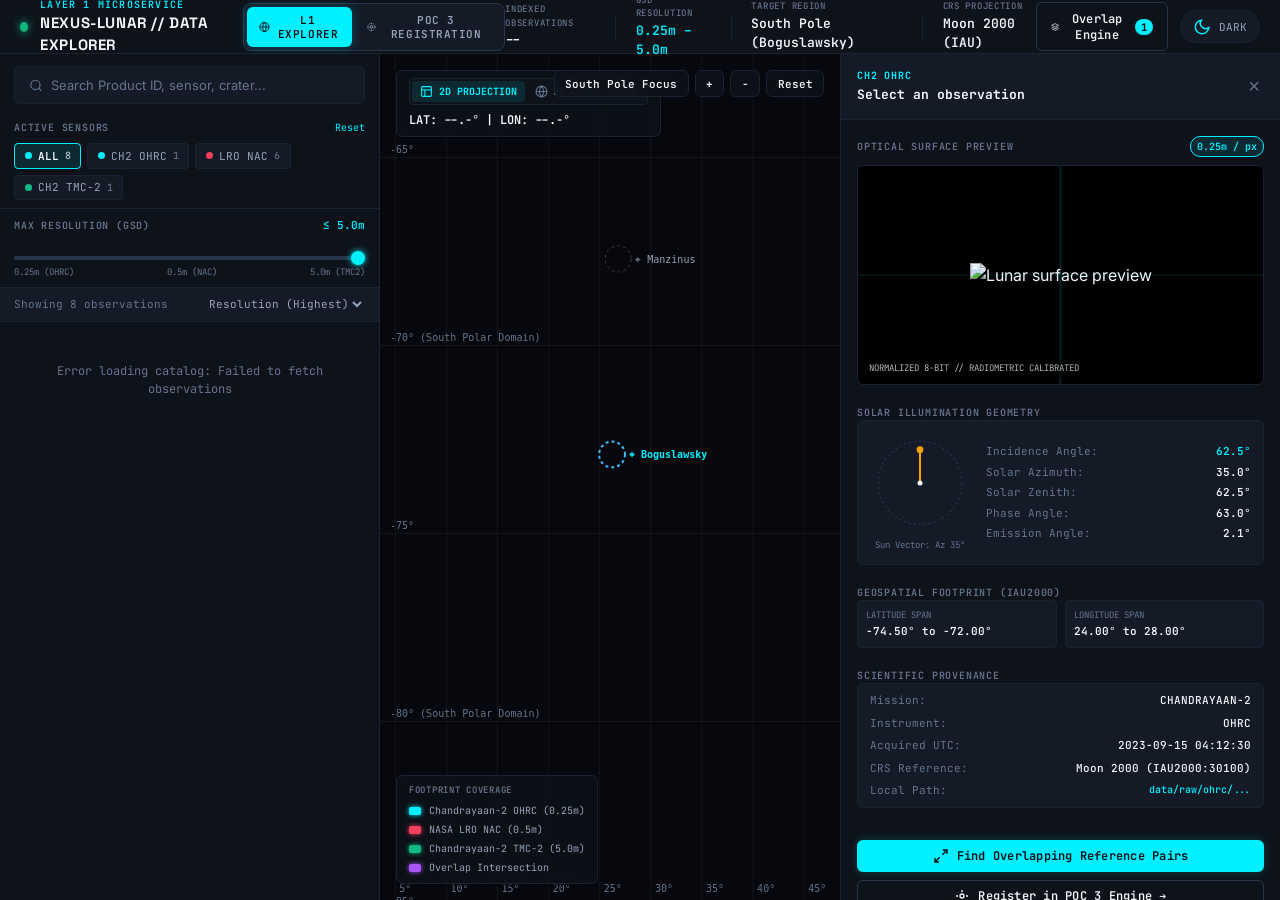
==== commit 9553f759: "POC 3 dvevloped and checked and pushed in nexus branch." ====
--- a/apps/web/index.html
+++ b/apps/web/index.html
@@ -15,9 +15,29 @@
     <div class="brand-block">
       <div class="status-orb" id="system-status-orb" title="Microservice Status: Active"></div>
       <div class="brand-text">
-        <span class="brand-tag">LAYER 1 MICROSERVICE</span>
-        <h1 class="brand-title">NEXUS-LUNAR // DATA EXPLORER</h1>
-      </div>
+        <span class="brand-tag" id="app-module-tag">LAYER 1 MICROSERVICE</span>
+        <h1 class="brand-title" id="app-module-title">NEXUS-LUNAR // DATA EXPLORER</h1>
+      </div>
+    </div>
+
+    <!-- Mode Switcher Tabs -->
+    <div class="mode-nav-group" id="mode-nav-group">
+      <button class="mode-nav-btn active" id="btn-nav-layer1" data-mode="layer1" title="Layer 1: Lunar Data Explorer">
+        <svg viewBox="0 0 24 24" width="14" height="14" fill="none" stroke="currentColor" stroke-width="2">
+          <circle cx="12" cy="12" r="10"></circle>
+          <line x1="2" y1="12" x2="22" y2="12"></line>
+          <path d="M12 2a15.3 15.3 0 0 1 4 10 15.3 15.3 0 0 1-4 10 15.3 15.3 0 0 1-4-10 15.3 15.3 0 0 1 4-10z"></path>
+        </svg>
+        <span>L1 EXPLORER</span>
+      </button>
+      <button class="mode-nav-btn" id="btn-nav-poc3" data-mode="poc3" title="POC 3: Classical Registration Engine">
+        <svg viewBox="0 0 24 24" width="14" height="14" fill="none" stroke="currentColor" stroke-width="2">
+          <circle cx="12" cy="12" r="3"></circle>
+          <path d="M3 12h3m12 0h3M12 3v3m0 12v3"></path>
+          <circle cx="12" cy="12" r="8" stroke-dasharray="2 2"></circle>
+        </svg>
+        <span>POC 3 REGISTRATION</span>
+      </button>
     </div>
 
     <!-- Live Telemetry Readouts -->
@@ -81,8 +101,8 @@
     </div>
   </header>
 
-  <!-- Main Workspace Layout -->
-  <main class="workspace-layout">
+  <!-- Main Workspace Layout (Layer 1) -->
+  <main class="workspace-layout" id="layer1-workspace">
     <!-- Left Sidebar: Catalog Explorer & Filter Engine -->
     <aside class="sidebar-panel">
       <!-- Search Input -->
@@ -311,6 +331,317 @@
             </svg>
             Find Overlapping Reference Pairs
           </button>
+          <button class="btn btn-outline" id="btn-inspect-register-poc3" style="margin-top: 0.5rem; width: 100%; justify-content: center;" title="Send observation to POC 3 Classical Registration">
+            <svg viewBox="0 0 24 24" width="16" height="16" fill="none" stroke="currentColor" stroke-width="2">
+              <circle cx="12" cy="12" r="3"></circle>
+              <path d="M3 12h3m12 0h3M12 3v3m0 12v3"></path>
+            </svg>
+            <span>Register in POC 3 Engine ➔</span>
+          </button>
+        </div>
+      </div>
+    </aside>
+  </main>
+
+  <!-- POC 3 Classical Registration Engine Workspace -->
+  <main class="poc3-workspace" id="poc3-workspace" style="display:none;">
+    <!-- Left Configuration & Execution Panel -->
+    <aside class="poc3-sidebar">
+      <div class="poc3-sidebar-header">
+        <div class="poc3-header-tag">POC 3 MICROSERVICE</div>
+        <h2 class="poc3-title">Registration Controls</h2>
+        <p class="poc3-subtitle">Deterministic feature extraction, correspondence matching & RANSAC transformation.</p>
+      </div>
+
+      <!-- Quick Preset: Boguslawsky Benchmark Pair -->
+      <div class="poc3-card">
+        <div class="poc3-card-header">
+          <span class="section-title">BENCHMARK TESTBED</span>
+          <button class="link-btn" id="btn-load-boguslawsky-pair">Load Default</button>
+        </div>
+        <button class="btn btn-preset" id="btn-preset-boguslawsky">
+          <span class="preset-name">Boguslawsky Crater Testbed</span>
+          <span class="preset-details">CH2 OHRC (0.25m) ⟷ LRO NAC (0.75m)</span>
+        </button>
+      </div>
+
+      <!-- Source & Reference Selection -->
+      <div class="poc3-card">
+        <span class="section-title">IMAGE PAIR SELECTION</span>
+        <div class="form-group">
+          <label class="form-label" for="reg-select-source">Source Image (Chandrayaan-2 / All Sources)</label>
+          <select id="reg-select-source" class="form-select"></select>
+        </div>
+        <div class="form-group" style="margin-top: 0.75rem;">
+          <label class="form-label" for="reg-select-reference">Reference Image (NASA LRO / SELENE / All)</label>
+          <select id="reg-select-reference" class="form-select"></select>
+        </div>
+      </div>
+
+      <!-- Feature Extraction Algorithm Selector -->
+      <div class="poc3-card">
+        <span class="section-title">FEATURE DETECTOR & DESCRIPTOR</span>
+        <div class="algorithm-pills" id="reg-algo-pills">
+          <button class="algo-pill active" data-method="SIFT">SIFT</button>
+          <button class="algo-pill" data-method="RootSIFT">RootSIFT</button>
+          <button class="algo-pill" data-method="ORB">ORB</button>
+          <button class="algo-pill" data-method="AKAZE">AKAZE</button>
+          <button class="algo-pill" data-method="PhaseCorrelation">Phase Correlation</button>
+        </div>
+        <div class="algo-info-box" id="algo-info-box">
+          <div class="algo-info-title" id="algo-info-name">SIFT (Scale-Invariant Feature Transform)</div>
+          <div class="algo-info-desc" id="algo-info-desc">Computes Difference-of-Gaussians scale space keypoints with 128D gradient histograms. Robust to scale, rotation, and illumination changes.</div>
+        </div>
+      </div>
+
+      <!-- Geometric Transformation Model -->
+      <div class="poc3-card">
+        <span class="section-title">GEOMETRIC MODEL</span>
+        <div class="toggle-pills" id="reg-transform-pills">
+          <button class="toggle-pill active" data-transform="Homography">Homography (3x3 Projective)</button>
+          <button class="toggle-pill" data-transform="Affine">Affine (2x3 Linear)</button>
+        </div>
+      </div>
+
+      <!-- Hyperparameters: RANSAC & Lowe's Ratio -->
+      <div class="poc3-card">
+        <span class="section-title">HYPERPARAMETERS</span>
+        <div class="slider-control" id="control-ratio-thresh">
+          <div class="slider-label-row">
+            <span>Lowe's Ratio Test</span>
+            <span class="slider-val-badge" id="val-ratio-thresh">0.75</span>
+          </div>
+          <input type="range" id="slider-ratio-thresh" min="0.50" max="0.95" step="0.05" value="0.75" class="range-slider">
+          <div class="slider-hint">Stricter ratio prunes ambiguous descriptor matches.</div>
+        </div>
+
+        <div class="slider-control" id="control-ransac-thresh" style="margin-top: 0.875rem;">
+          <div class="slider-label-row">
+            <span>RANSAC Inlier Threshold</span>
+            <span class="slider-val-badge" id="val-ransac-thresh">3.0 px</span>
+          </div>
+          <input type="range" id="slider-ransac-thresh" min="0.5" max="10.0" step="0.5" value="3.0" class="range-slider">
+          <div class="slider-hint">Max reprojection error for inlier consensus.</div>
+        </div>
+      </div>
+
+      <!-- Execution Button -->
+      <div class="poc3-card action-card">
+        <button class="btn btn-primary btn-run-registration" id="btn-execute-reg">
+          <span class="spinner-icon" id="reg-spinner" style="display:none;"></span>
+          <svg class="run-icon" id="reg-run-icon" viewBox="0 0 24 24" width="18" height="18" fill="none" stroke="currentColor" stroke-width="2">
+            <polygon points="5 3 19 12 5 21 5 3"></polygon>
+          </svg>
+          <span id="reg-btn-label">RUN CLASSICAL REGISTRATION</span>
+        </button>
+        <div class="reg-status-bar" id="reg-status-bar">
+          <span class="status-dot online"></span>
+          <span id="reg-status-text">Ready for execution</span>
+        </div>
+      </div>
+    </aside>
+
+    <!-- Center Interactive Viewport & Analysis Stage -->
+    <section class="poc3-stage">
+      <!-- Stage Toolbar -->
+      <div class="stage-toolbar">
+        <div class="view-mode-tabs" id="reg-view-tabs">
+          <button class="stage-tab active" data-view="matches">
+            <svg viewBox="0 0 24 24" width="14" height="14" fill="none" stroke="currentColor" stroke-width="2"><path d="M4 12h16M12 4v16"></path><circle cx="6" cy="12" r="2"></circle><circle cx="18" cy="12" r="2"></circle></svg>
+            <span>Tie-Point Matches</span>
+          </button>
+          <button class="stage-tab" data-view="checkerboard">
+            <svg viewBox="0 0 24 24" width="14" height="14" fill="none" stroke="currentColor" stroke-width="2"><rect x="3" y="3" width="18" height="18" rx="2"></rect><path d="M3 9h18M3 15h18M9 3v18M15 3v18"></path></svg>
+            <span>Checkerboard Overlay</span>
+          </button>
+          <button class="stage-tab" data-view="warped">
+            <svg viewBox="0 0 24 24" width="14" height="14" fill="none" stroke="currentColor" stroke-width="2"><polygon points="12 2 2 22 22 22 12 2"></polygon></svg>
+            <span>Warped Output</span>
+          </button>
+          <button class="stage-tab" data-view="sidebyside">
+            <svg viewBox="0 0 24 24" width="14" height="14" fill="none" stroke="currentColor" stroke-width="2"><rect x="2" y="3" width="9" height="18" rx="2"></rect><rect x="13" y="3" width="9" height="18" rx="2"></rect></svg>
+            <span>Dual Viewport</span>
+          </button>
+          <button class="stage-tab" data-view="swipe">
+            <svg viewBox="0 0 24 24" width="14" height="14" fill="none" stroke="currentColor" stroke-width="2"><polyline points="8 7 3 12 8 17"></polyline><polyline points="16 7 21 12 16 17"></polyline><line x1="12" y1="3" x2="12" y2="21"></line></svg>
+            <span>Swipe Comparator</span>
+          </button>
+        </div>
+
+        <div class="stage-hud-controls">
+          <button class="btn-hud" id="btn-reg-zoom-in" title="Zoom In">+</button>
+          <button class="btn-hud" id="btn-reg-zoom-out" title="Zoom Out">&minus;</button>
+          <button class="btn-hud" id="btn-reg-zoom-reset" title="Reset Zoom (1:1)">1:1</button>
+          <button class="btn-hud" id="btn-reg-zoom-fit" title="Fit to Viewport">FIT</button>
+          <span class="hud-zoom-badge" id="reg-zoom-badge">100%</span>
+        </div>
+      </div>
+
+      <!-- Viewport Display Container -->
+      <div class="stage-viewport-container" id="reg-viewport-container">
+        <!-- Initial Blank / Instructions State -->
+        <div class="stage-empty-state" id="reg-empty-state">
+          <div class="empty-icon-orb">
+            <svg viewBox="0 0 24 24" width="36" height="36" fill="none" stroke="currentColor" stroke-width="1.5">
+              <circle cx="12" cy="12" r="10"></circle>
+              <line x1="12" y1="8" x2="12" y2="12"></line>
+              <line x1="12" y1="16" x2="12.01" y2="16"></line>
+            </svg>
+          </div>
+          <h3>Classical Registration Engine Ready</h3>
+          <p>Select Chandrayaan-2 source and NASA reference observation, configure detector and RANSAC threshold, then click <strong>Run Classical Registration</strong>.</p>
+          <button class="btn btn-primary" id="btn-empty-quickrun" style="margin-top: 1rem;">
+            Run Default Boguslawsky Pair (SIFT)
+          </button>
+        </div>
+
+        <!-- Single Artifact Display (Matches, Checkerboard, Warped) -->
+        <div class="stage-view-single" id="reg-view-single" style="display:none;">
+          <div class="viewport-canvas-wrapper" id="reg-canvas-wrapper">
+            <img id="reg-artifact-img" class="viewport-zoom-img" alt="Registration Artifact" draggable="false">
+          </div>
+        </div>
+
+        <!-- Dual Side-by-Side Viewport -->
+        <div class="stage-view-dual" id="reg-view-dual" style="display:none;">
+          <div class="dual-pane">
+            <div class="pane-header">
+              <span class="pane-tag tag-src">SOURCE (CH2 OHRC)</span>
+              <span class="pane-sub" id="dual-src-sub">--</span>
+            </div>
+            <div class="pane-img-container" id="dual-src-container">
+              <img id="dual-src-img" class="dual-img" alt="Source" draggable="false">
+            </div>
+          </div>
+          <div class="dual-pane">
+            <div class="pane-header">
+              <span class="pane-tag tag-ref">REFERENCE (NASA LRO NAC)</span>
+              <span class="pane-sub" id="dual-ref-sub">--</span>
+            </div>
+            <div class="pane-img-container" id="dual-ref-container">
+              <img id="dual-ref-img" class="dual-img" alt="Reference" draggable="false">
+            </div>
+          </div>
+        </div>
+
+        <!-- Interactive Swipe Comparator -->
+        <div class="stage-view-swipe" id="reg-view-swipe" style="display:none;">
+          <div class="swipe-container" id="swipe-container">
+            <img id="swipe-img-bottom" class="swipe-img bottom" alt="Registered Reference" draggable="false">
+            <div class="swipe-overlay" id="swipe-overlay">
+              <img id="swipe-img-top" class="swipe-img top" alt="Source Image" draggable="false">
+            </div>
+            <div class="swipe-handle" id="swipe-handle">
+              <div class="handle-line"></div>
+              <div class="handle-circle">
+                <svg viewBox="0 0 24 24" width="14" height="14" fill="none" stroke="currentColor" stroke-width="2.5">
+                  <polyline points="8 7 3 12 8 17"></polyline>
+                  <polyline points="16 7 21 12 16 17"></polyline>
+                </svg>
+              </div>
+            </div>
+          </div>
+          <div class="swipe-badge swipe-badge-left">SOURCE (CH2)</div>
+          <div class="swipe-badge swipe-badge-right">WARPED ALIGNED (REF)</div>
+        </div>
+
+        <!-- Loading Overlay -->
+        <div class="stage-loading-overlay" id="reg-loading-overlay" style="display:none;">
+          <div class="loading-spinner"></div>
+          <div class="loading-title">Executing Registration Pipeline</div>
+          <div class="loading-step" id="reg-loading-step">Detecting scale-space keypoints & descriptors...</div>
+        </div>
+      </div>
+    </section>
+
+    <!-- Right Telemetry & Scientific Verification Panel -->
+    <aside class="poc3-metrics-panel">
+      <div class="metrics-panel-header">
+        <div class="poc3-header-tag">SCIENTIFIC TELEMETRY</div>
+        <h2 class="poc3-title">Alignment Metrics</h2>
+        <div class="reg-job-badge" id="reg-job-id">Job: --</div>
+      </div>
+
+      <!-- Key Performance Indicators Grid -->
+      <div class="kpi-grid">
+        <!-- Match Count -->
+        <div class="kpi-card">
+          <span class="kpi-label">TOTAL MATCHES</span>
+          <span class="kpi-value text-cyan" id="kpi-match-count">--</span>
+          <span class="kpi-hint">Lowe's ratio test filtered</span>
+        </div>
+
+        <!-- Inlier Count & Ratio -->
+        <div class="kpi-card">
+          <span class="kpi-label">RANSAC INLIERS</span>
+          <span class="kpi-value text-green" id="kpi-inlier-count">--</span>
+          <div class="kpi-ratio-row">
+            <span class="kpi-ratio-val" id="kpi-inlier-ratio">--%</span>
+            <span class="confidence-badge" id="kpi-confidence">IDLE</span>
+          </div>
+        </div>
+
+        <!-- Reprojection RMSE -->
+        <div class="kpi-card">
+          <span class="kpi-label">REPROJECTION RMSE</span>
+          <span class="kpi-value text-amber" id="kpi-rmse">-- px</span>
+          <span class="kpi-hint" id="kpi-subpixel-tag">Sub-pixel target: &le; 1.0 px</span>
+        </div>
+
+        <!-- Execution Runtime -->
+        <div class="kpi-card">
+          <span class="kpi-label">EXECUTION TIME</span>
+          <span class="kpi-value" id="kpi-runtime">-- ms</span>
+          <span class="kpi-hint">Deterministic CPU backend</span>
+        </div>
+      </div>
+
+      <!-- Estimated Geometric Distortion -->
+      <div class="poc3-card">
+        <span class="section-title">ESTIMATED GEOMETRY</span>
+        <div class="geom-rows">
+          <div class="geom-row">
+            <span class="geom-label">Rotation Angle (&Delta;&theta;):</span>
+            <span class="geom-val text-cyan" id="geom-rotation">--°</span>
+          </div>
+          <div class="geom-row">
+            <span class="geom-label">Scale Factor (sx, sy):</span>
+            <span class="geom-val" id="geom-scale">--</span>
+          </div>
+          <div class="geom-row">
+            <span class="geom-label">Translation (&Delta;x, &Delta;y):</span>
+            <span class="geom-val" id="geom-translation">-- px</span>
+          </div>
+        </div>
+      </div>
+
+      <!-- Transformation Matrix Inspector -->
+      <div class="poc3-card">
+        <div class="poc3-card-header">
+          <span class="section-title">TRANSFORMATION MATRIX</span>
+          <span class="matrix-type-tag" id="matrix-type-tag">3x3 HOMOGRAPHY</span>
+        </div>
+        <div class="matrix-container" id="matrix-display">
+          <div class="matrix-empty">No active transformation</div>
+        </div>
+      </div>
+
+      <!-- Actions & Downloads -->
+      <div class="poc3-card">
+        <span class="section-title">EXPORT VERIFICATION ARTIFACTS</span>
+        <div class="export-btn-stack">
+          <a class="btn btn-outline btn-export" id="btn-export-warped" target="_blank" download>
+            <svg viewBox="0 0 24 24" width="14" height="14" fill="none" stroke="currentColor" stroke-width="2"><path d="M21 15v4a2 2 0 0 1-2 2H5a2 2 0 0 1-2-2v-4"></path><polyline points="7 10 12 15 17 10"></polyline><line x1="12" y1="15" x2="12" y2="3"></line></svg>
+            <span>Download Warped Image (PNG)</span>
+          </a>
+          <a class="btn btn-outline btn-export" id="btn-export-matches" target="_blank" download>
+            <svg viewBox="0 0 24 24" width="14" height="14" fill="none" stroke="currentColor" stroke-width="2"><path d="M21 15v4a2 2 0 0 1-2 2H5a2 2 0 0 1-2-2v-4"></path><polyline points="7 10 12 15 17 10"></polyline><line x1="12" y1="15" x2="12" y2="3"></line></svg>
+            <span>Download Tie-Points (PNG)</span>
+          </a>
+          <button class="btn btn-outline btn-export" id="btn-export-json">
+            <svg viewBox="0 0 24 24" width="14" height="14" fill="none" stroke="currentColor" stroke-width="2"><path d="M14 2H6a2 2 0 0 0-2 2v16a2 2 0 0 0 2 2h12a2 2 0 0 0 2-2V8z"></path><polyline points="14 2 14 8 20 8"></polyline><line x1="16" y1="13" x2="8" y2="13"></line><line x1="16" y1="17" x2="8" y2="17"></line><polyline points="10 9 9 9 8 9"></polyline></svg>
+            <span>Export Metrics (JSON)</span>
+          </button>
         </div>
       </div>
     </aside>
--- a/apps/web/styles.css
+++ b/apps/web/styles.css
@@ -1249,3 +1249,997 @@
   font-size: 0.75rem;
   color: var(--text-muted);
 }
+
+/* ==========================================================================
+   POC 3: Classical Registration Engine Workspace Styles
+   Aerospace-grade HUD, Dual Theme Compatible, Dynamic Visualizers
+   ========================================================================== */
+
+/* Top Bar Mode Switcher */
+.mode-nav-group {
+  display: flex;
+  align-items: center;
+  background: var(--bg-surface-elevated);
+  border: 1px solid var(--border-strong);
+  border-radius: 8px;
+  padding: 3px;
+  gap: 2px;
+}
+
+.mode-nav-btn {
+  display: flex;
+  align-items: center;
+  gap: 6px;
+  background: transparent;
+  border: none;
+  border-radius: 6px;
+  padding: 6px 12px;
+  font-family: var(--font-mono);
+  font-size: 0.6875rem;
+  font-weight: 600;
+  letter-spacing: 0.05em;
+  color: var(--text-secondary);
+  cursor: pointer;
+  transition: all 0.2s ease;
+}
+
+.mode-nav-btn:hover {
+  color: var(--text-primary);
+  background: var(--bg-surface-active);
+}
+
+.mode-nav-btn.active {
+  background: var(--accent-primary);
+  color: var(--text-inverse);
+  box-shadow: 0 0 12px var(--color-ohrc-glow);
+}
+
+[data-theme="light"] .mode-nav-btn.active {
+  color: #ffffff;
+}
+
+/* POC 3 Workspace Layout */
+.poc3-workspace {
+  display: grid;
+  grid-template-columns: 320px 1fr 320px;
+  height: calc(100vh - 58px);
+  overflow: hidden;
+  background-color: var(--bg-app);
+}
+
+/* Left Configuration Sidebar */
+.poc3-sidebar {
+  background-color: var(--bg-surface);
+  border-right: 1px solid var(--border-subtle);
+  overflow-y: auto;
+  display: flex;
+  flex-direction: column;
+  gap: 0.75rem;
+  padding: 1rem;
+}
+
+.poc3-sidebar-header {
+  padding-bottom: 0.5rem;
+  border-bottom: 1px solid var(--border-subtle);
+}
+
+.poc3-header-tag {
+  font-family: var(--font-mono);
+  font-size: 0.625rem;
+  font-weight: 700;
+  letter-spacing: 0.1em;
+  color: var(--accent-primary);
+  margin-bottom: 0.25rem;
+}
+
+.poc3-title {
+  font-family: var(--font-heading);
+  font-size: 1.125rem;
+  font-weight: 700;
+  color: var(--text-primary);
+  line-height: 1.2;
+}
+
+.poc3-subtitle {
+  font-size: 0.75rem;
+  color: var(--text-muted);
+  margin-top: 0.25rem;
+  line-height: 1.4;
+}
+
+/* Cards */
+.poc3-card {
+  background: var(--bg-surface-elevated);
+  border: 1px solid var(--border-subtle);
+  border-radius: 8px;
+  padding: 0.875rem;
+  display: flex;
+  flex-direction: column;
+  gap: 0.625rem;
+}
+
+.poc3-card-header {
+  display: flex;
+  align-items: center;
+  justify-content: space-between;
+}
+
+/* Benchmark Preset Button */
+.btn-preset {
+  display: flex;
+  flex-direction: column;
+  align-items: flex-start;
+  width: 100%;
+  padding: 0.625rem 0.75rem;
+  background: var(--bg-surface-active);
+  border: 1px solid var(--border-strong);
+  border-radius: 6px;
+  cursor: pointer;
+  text-align: left;
+  transition: all 0.2s ease;
+}
+
+.btn-preset:hover {
+  border-color: var(--accent-primary);
+  box-shadow: 0 0 10px var(--accent-bg);
+}
+
+.preset-name {
+  font-family: var(--font-mono);
+  font-size: 0.75rem;
+  font-weight: 600;
+  color: var(--color-ohrc);
+}
+
+.preset-details {
+  font-family: var(--font-mono);
+  font-size: 0.625rem;
+  color: var(--text-muted);
+  margin-top: 2px;
+}
+
+/* Form Controls */
+.form-group {
+  display: flex;
+  flex-direction: column;
+  gap: 0.375rem;
+}
+
+.form-label {
+  font-family: var(--font-mono);
+  font-size: 0.6875rem;
+  font-weight: 500;
+  color: var(--text-secondary);
+}
+
+.form-select {
+  width: 100%;
+  padding: 0.5rem 0.625rem;
+  background: var(--bg-surface);
+  border: 1px solid var(--border-strong);
+  border-radius: 6px;
+  color: var(--text-primary);
+  font-family: var(--font-mono);
+  font-size: 0.6875rem;
+  outline: none;
+  cursor: pointer;
+  transition: border-color 0.2s ease;
+}
+
+.form-select:focus {
+  border-color: var(--accent-primary);
+}
+
+/* Algorithm Pills */
+.algorithm-pills {
+  display: flex;
+  flex-wrap: wrap;
+  gap: 0.375rem;
+}
+
+.algo-pill {
+  padding: 0.375rem 0.625rem;
+  background: var(--bg-surface);
+  border: 1px solid var(--border-subtle);
+  border-radius: 4px;
+  font-family: var(--font-mono);
+  font-size: 0.6875rem;
+  font-weight: 600;
+  color: var(--text-secondary);
+  cursor: pointer;
+  transition: all 0.2s ease;
+}
+
+.algo-pill:hover {
+  color: var(--text-primary);
+  border-color: var(--border-strong);
+}
+
+.algo-pill.active {
+  background: var(--accent-bg);
+  border-color: var(--accent-primary);
+  color: var(--accent-primary);
+  box-shadow: 0 0 8px var(--accent-bg);
+}
+
+.algo-info-box {
+  background: var(--bg-surface);
+  border-left: 2px solid var(--accent-primary);
+  padding: 0.5rem 0.625rem;
+  border-radius: 0 4px 4px 0;
+}
+
+.algo-info-title {
+  font-family: var(--font-mono);
+  font-size: 0.6875rem;
+  font-weight: 600;
+  color: var(--text-primary);
+}
+
+.algo-info-desc {
+  font-size: 0.6875rem;
+  color: var(--text-muted);
+  margin-top: 0.25rem;
+  line-height: 1.35;
+}
+
+/* Toggle Pills (Homography vs Affine) */
+.toggle-pills {
+  display: grid;
+  grid-template-columns: 1fr 1fr;
+  gap: 0.375rem;
+}
+
+.toggle-pill {
+  padding: 0.5rem;
+  background: var(--bg-surface);
+  border: 1px solid var(--border-subtle);
+  border-radius: 6px;
+  font-family: var(--font-mono);
+  font-size: 0.6875rem;
+  font-weight: 500;
+  color: var(--text-secondary);
+  cursor: pointer;
+  text-align: center;
+  transition: all 0.2s ease;
+}
+
+.toggle-pill:hover {
+  color: var(--text-primary);
+}
+
+.toggle-pill.active {
+  background: var(--accent-bg);
+  border-color: var(--accent-primary);
+  color: var(--accent-primary);
+  font-weight: 600;
+}
+
+/* Slider Controls */
+.slider-control {
+  display: flex;
+  flex-direction: column;
+  gap: 0.375rem;
+}
+
+.slider-label-row {
+  display: flex;
+  justify-content: space-between;
+  align-items: center;
+  font-family: var(--font-mono);
+  font-size: 0.6875rem;
+  color: var(--text-secondary);
+}
+
+.slider-val-badge {
+  font-weight: 700;
+  color: var(--accent-primary);
+  background: var(--accent-bg);
+  padding: 1px 6px;
+  border-radius: 3px;
+}
+
+.range-slider {
+  width: 100%;
+  accent-color: var(--accent-primary);
+  cursor: pointer;
+}
+
+.slider-hint {
+  font-size: 0.625rem;
+  color: var(--text-muted);
+}
+
+/* Run Registration Button */
+.action-card {
+  margin-top: auto;
+  background: linear-gradient(180deg, var(--bg-surface-elevated) 0%, var(--bg-surface-active) 100%);
+  border-color: var(--border-strong);
+}
+
+.btn-run-registration {
+  width: 100%;
+  padding: 0.75rem 1rem;
+  display: flex;
+  align-items: center;
+  justify-content: center;
+  gap: 0.5rem;
+  font-family: var(--font-mono);
+  font-size: 0.75rem;
+  font-weight: 700;
+  letter-spacing: 0.05em;
+  background: linear-gradient(135deg, #00f0ff 0%, #0284c7 100%);
+  color: #07090e;
+  border: none;
+  border-radius: 6px;
+  cursor: pointer;
+  box-shadow: 0 0 16px rgba(0, 240, 255, 0.3);
+  transition: all 0.25s ease;
+}
+
+.btn-run-registration:hover:not(:disabled) {
+  transform: translateY(-1px);
+  box-shadow: 0 0 24px rgba(0, 240, 255, 0.5);
+}
+
+.btn-run-registration:disabled {
+  opacity: 0.6;
+  cursor: not-allowed;
+}
+
+.reg-status-bar {
+  display: flex;
+  align-items: center;
+  gap: 0.5rem;
+  font-family: var(--font-mono);
+  font-size: 0.6875rem;
+  color: var(--text-secondary);
+  padding-top: 0.25rem;
+}
+
+.status-dot {
+  width: 6px;
+  height: 6px;
+  border-radius: 50%;
+  background-color: var(--text-muted);
+}
+
+.status-dot.online {
+  background-color: #10b981;
+  box-shadow: 0 0 6px rgba(16, 185, 129, 0.8);
+}
+
+.status-dot.working {
+  background-color: #f59e0b;
+  box-shadow: 0 0 6px rgba(245, 158, 11, 0.8);
+  animation: pulse-dot 1s infinite alternate;
+}
+
+@keyframes pulse-dot {
+  from { transform: scale(0.8); opacity: 0.6; }
+  to { transform: scale(1.3); opacity: 1; }
+}
+
+/* Center Stage Viewport */
+.poc3-stage {
+  display: flex;
+  flex-direction: column;
+  background-color: var(--map-bg);
+  border-right: 1px solid var(--border-subtle);
+  overflow: hidden;
+  position: relative;
+}
+
+.stage-toolbar {
+  display: flex;
+  align-items: center;
+  justify-content: space-between;
+  padding: 0.5rem 1rem;
+  background-color: var(--bg-surface);
+  border-bottom: 1px solid var(--border-subtle);
+  z-index: 10;
+}
+
+.view-mode-tabs {
+  display: flex;
+  gap: 0.25rem;
+  background: var(--bg-surface-elevated);
+  padding: 3px;
+  border-radius: 6px;
+  border: 1px solid var(--border-subtle);
+}
+
+.stage-tab {
+  display: flex;
+  align-items: center;
+  gap: 6px;
+  padding: 5px 10px;
+  background: transparent;
+  border: none;
+  border-radius: 4px;
+  font-family: var(--font-mono);
+  font-size: 0.6875rem;
+  font-weight: 500;
+  color: var(--text-secondary);
+  cursor: pointer;
+  transition: all 0.2s ease;
+}
+
+.stage-tab:hover {
+  color: var(--text-primary);
+  background: var(--bg-surface-active);
+}
+
+.stage-tab.active {
+  background: var(--accent-primary);
+  color: var(--text-inverse);
+  font-weight: 600;
+}
+
+[data-theme="light"] .stage-tab.active {
+  color: #ffffff;
+}
+
+.stage-hud-controls {
+  display: flex;
+  align-items: center;
+  gap: 0.375rem;
+}
+
+.btn-hud {
+  width: 28px;
+  height: 28px;
+  display: flex;
+  align-items: center;
+  justify-content: center;
+  background: var(--bg-surface-elevated);
+  border: 1px solid var(--border-strong);
+  border-radius: 4px;
+  color: var(--text-primary);
+  font-family: var(--font-mono);
+  font-size: 0.75rem;
+  font-weight: 600;
+  cursor: pointer;
+  transition: all 0.15s ease;
+}
+
+.btn-hud:hover {
+  background: var(--bg-surface-active);
+  border-color: var(--accent-primary);
+}
+
+.hud-zoom-badge {
+  font-family: var(--font-mono);
+  font-size: 0.6875rem;
+  font-weight: 600;
+  color: var(--text-secondary);
+  padding: 2px 6px;
+  background: var(--bg-surface-elevated);
+  border-radius: 4px;
+  border: 1px solid var(--border-subtle);
+}
+
+/* Viewport Display Container */
+.stage-viewport-container {
+  flex: 1;
+  position: relative;
+  overflow: hidden;
+  display: flex;
+  align-items: center;
+  justify-content: center;
+  user-select: none;
+}
+
+/* Empty Initial State */
+.stage-empty-state {
+  display: flex;
+  flex-direction: column;
+  align-items: center;
+  justify-content: center;
+  text-align: center;
+  max-width: 480px;
+  padding: 2rem;
+  color: var(--text-secondary);
+}
+
+.empty-icon-orb {
+  width: 64px;
+  height: 64px;
+  border-radius: 50%;
+  background: var(--accent-bg);
+  border: 1px solid var(--accent-primary);
+  display: flex;
+  align-items: center;
+  justify-content: center;
+  color: var(--accent-primary);
+  margin-bottom: 1rem;
+  box-shadow: 0 0 20px var(--accent-bg);
+}
+
+.stage-empty-state h3 {
+  font-family: var(--font-heading);
+  font-size: 1.125rem;
+  color: var(--text-primary);
+  margin-bottom: 0.5rem;
+}
+
+.stage-empty-state p {
+  font-size: 0.8125rem;
+  color: var(--text-muted);
+  line-height: 1.5;
+}
+
+/* Single Viewport Stage (Matches, Checkerboard, Warped) */
+.stage-view-single {
+  width: 100%;
+  height: 100%;
+  display: flex;
+  align-items: center;
+  justify-content: center;
+  position: relative;
+  overflow: hidden;
+}
+
+.viewport-canvas-wrapper {
+  width: 100%;
+  height: 100%;
+  display: flex;
+  align-items: center;
+  justify-content: center;
+  cursor: grab;
+  position: relative;
+}
+
+.viewport-canvas-wrapper:active {
+  cursor: grabbing;
+}
+
+.viewport-zoom-img {
+  max-width: 95%;
+  max-height: 95%;
+  object-fit: contain;
+  transition: transform 0.1s ease-out;
+  border-radius: 4px;
+  box-shadow: var(--shadow-md);
+  image-rendering: -webkit-optimize-contrast;
+}
+
+/* Dual Side-by-Side Viewport */
+.stage-view-dual {
+  width: 100%;
+  height: 100%;
+  display: grid;
+  grid-template-columns: 1fr 1fr;
+  gap: 1px;
+  background-color: var(--border-strong);
+}
+
+.dual-pane {
+  background-color: var(--bg-surface);
+  display: flex;
+  flex-direction: column;
+  overflow: hidden;
+}
+
+.pane-header {
+  padding: 0.5rem 0.75rem;
+  background-color: var(--bg-surface-elevated);
+  border-bottom: 1px solid var(--border-subtle);
+  display: flex;
+  justify-content: space-between;
+  align-items: center;
+}
+
+.pane-tag {
+  font-family: var(--font-mono);
+  font-size: 0.6875rem;
+  font-weight: 700;
+  padding: 2px 6px;
+  border-radius: 3px;
+}
+
+.tag-src {
+  background: rgba(0, 240, 255, 0.15);
+  color: var(--color-ohrc);
+  border: 1px solid var(--color-ohrc);
+}
+
+.tag-ref {
+  background: rgba(244, 63, 94, 0.15);
+  color: var(--color-lronac);
+  border: 1px solid var(--color-lronac);
+}
+
+.pane-sub {
+  font-family: var(--font-mono);
+  font-size: 0.625rem;
+  color: var(--text-muted);
+}
+
+.pane-img-container {
+  flex: 1;
+  display: flex;
+  align-items: center;
+  justify-content: center;
+  background: #000000;
+  overflow: hidden;
+  padding: 0.5rem;
+}
+
+.dual-img {
+  max-width: 100%;
+  max-height: 100%;
+  object-fit: contain;
+  border-radius: 4px;
+}
+
+/* Swipe Comparator */
+.stage-view-swipe {
+  width: 100%;
+  height: 100%;
+  position: relative;
+  display: flex;
+  align-items: center;
+  justify-content: center;
+  overflow: hidden;
+}
+
+.swipe-container {
+  position: relative;
+  width: 90%;
+  height: 90%;
+  max-width: 800px;
+  max-height: 600px;
+  overflow: hidden;
+  border-radius: 6px;
+  box-shadow: var(--shadow-md);
+  border: 1px solid var(--border-strong);
+  background-color: #000;
+}
+
+.swipe-img {
+  position: absolute;
+  top: 0;
+  left: 0;
+  width: 100%;
+  height: 100%;
+  object-fit: contain;
+  user-select: none;
+  pointer-events: none;
+}
+
+.swipe-overlay {
+  position: absolute;
+  top: 0;
+  left: 0;
+  width: 50%;
+  height: 100%;
+  overflow: hidden;
+  z-index: 2;
+  border-right: 2px solid var(--accent-primary);
+}
+
+.swipe-overlay .swipe-img.top {
+  width: 100%;
+  height: 100%;
+  object-fit: contain;
+}
+
+.swipe-handle {
+  position: absolute;
+  top: 0;
+  left: 50%;
+  width: 32px;
+  height: 100%;
+  transform: translateX(-50%);
+  cursor: ew-resize;
+  z-index: 10;
+  display: flex;
+  align-items: center;
+  justify-content: center;
+}
+
+.handle-line {
+  position: absolute;
+  width: 2px;
+  height: 100%;
+  background-color: var(--accent-primary);
+  box-shadow: 0 0 8px var(--accent-primary);
+}
+
+.handle-circle {
+  position: relative;
+  width: 28px;
+  height: 28px;
+  border-radius: 50%;
+  background: var(--bg-surface);
+  border: 2px solid var(--accent-primary);
+  display: flex;
+  align-items: center;
+  justify-content: center;
+  color: var(--accent-primary);
+  box-shadow: 0 0 10px rgba(0, 240, 255, 0.4);
+}
+
+.swipe-badge {
+  position: absolute;
+  bottom: 1rem;
+  padding: 4px 8px;
+  font-family: var(--font-mono);
+  font-size: 0.625rem;
+  font-weight: 700;
+  background: rgba(14, 18, 27, 0.85);
+  backdrop-filter: blur(4px);
+  border-radius: 4px;
+  border: 1px solid var(--border-subtle);
+  color: var(--text-primary);
+  z-index: 5;
+}
+
+.swipe-badge-left {
+  left: 1rem;
+  color: var(--color-ohrc);
+  border-color: var(--color-ohrc);
+}
+
+.swipe-badge-right {
+  right: 1rem;
+  color: var(--accent-primary);
+  border-color: var(--accent-primary);
+}
+
+/* Loading Overlay */
+.stage-loading-overlay {
+  position: absolute;
+  top: 0;
+  left: 0;
+  right: 0;
+  bottom: 0;
+  background: rgba(7, 9, 14, 0.85);
+  backdrop-filter: blur(6px);
+  display: flex;
+  flex-direction: column;
+  align-items: center;
+  justify-content: center;
+  z-index: 20;
+}
+
+.loading-spinner {
+  width: 48px;
+  height: 48px;
+  border: 3px solid rgba(0, 240, 255, 0.2);
+  border-top-color: var(--accent-primary);
+  border-radius: 50%;
+  animation: spin 0.8s linear infinite;
+  margin-bottom: 1rem;
+}
+
+@keyframes spin {
+  to { transform: rotate(360deg); }
+}
+
+.loading-title {
+  font-family: var(--font-heading);
+  font-size: 1rem;
+  font-weight: 600;
+  color: var(--text-primary);
+  margin-bottom: 0.25rem;
+}
+
+.loading-step {
+  font-family: var(--font-mono);
+  font-size: 0.6875rem;
+  color: var(--accent-primary);
+}
+
+/* Right Metrics Panel */
+.poc3-metrics-panel {
+  background-color: var(--bg-surface);
+  border-left: 1px solid var(--border-subtle);
+  overflow-y: auto;
+  display: flex;
+  flex-direction: column;
+  gap: 0.75rem;
+  padding: 1rem;
+}
+
+.metrics-panel-header {
+  padding-bottom: 0.5rem;
+  border-bottom: 1px solid var(--border-subtle);
+}
+
+.reg-job-badge {
+  font-family: var(--font-mono);
+  font-size: 0.6875rem;
+  color: var(--text-muted);
+  margin-top: 0.25rem;
+}
+
+/* KPI Grid */
+.kpi-grid {
+  display: grid;
+  grid-template-columns: 1fr 1fr;
+  gap: 0.5rem;
+}
+
+.kpi-card {
+  background: var(--bg-surface-elevated);
+  border: 1px solid var(--border-subtle);
+  border-radius: 6px;
+  padding: 0.625rem;
+  display: flex;
+  flex-direction: column;
+  gap: 2px;
+}
+
+.kpi-label {
+  font-family: var(--font-mono);
+  font-size: 0.5625rem;
+  font-weight: 700;
+  letter-spacing: 0.05em;
+  color: var(--text-muted);
+}
+
+.kpi-value {
+  font-family: var(--font-mono);
+  font-size: 1.125rem;
+  font-weight: 700;
+  color: var(--text-primary);
+  line-height: 1.2;
+}
+
+.text-cyan { color: #00f0ff !important; }
+.text-green { color: #10b981 !important; }
+.text-amber { color: #f59e0b !important; }
+
+.kpi-hint {
+  font-size: 0.5625rem;
+  color: var(--text-muted);
+  font-family: var(--font-mono);
+}
+
+.kpi-ratio-row {
+  display: flex;
+  align-items: center;
+  justify-content: space-between;
+  margin-top: 2px;
+}
+
+.kpi-ratio-val {
+  font-family: var(--font-mono);
+  font-size: 0.6875rem;
+  font-weight: 600;
+  color: var(--text-secondary);
+}
+
+.confidence-badge {
+  font-family: var(--font-mono);
+  font-size: 0.5625rem;
+  font-weight: 700;
+  padding: 1px 4px;
+  border-radius: 3px;
+  background: var(--bg-surface-active);
+  color: var(--text-muted);
+}
+
+.confidence-badge.HIGH {
+  background: rgba(16, 185, 129, 0.2);
+  color: #10b981;
+  border: 1px solid #10b981;
+}
+
+.confidence-badge.MODERATE {
+  background: rgba(245, 158, 11, 0.2);
+  color: #f59e0b;
+  border: 1px solid #f59e0b;
+}
+
+.confidence-badge.LOW {
+  background: rgba(239, 68, 68, 0.2);
+  color: #ef4444;
+  border: 1px solid #ef4444;
+}
+
+/* Estimated Geometry Rows */
+.geom-rows {
+  display: flex;
+  flex-direction: column;
+  gap: 0.375rem;
+  background: var(--bg-surface);
+  padding: 0.5rem;
+  border-radius: 4px;
+  border: 1px solid var(--border-subtle);
+}
+
+.geom-row {
+  display: flex;
+  justify-content: space-between;
+  align-items: center;
+  font-family: var(--font-mono);
+  font-size: 0.6875rem;
+}
+
+.geom-label {
+  color: var(--text-muted);
+}
+
+.geom-val {
+  font-weight: 600;
+  color: var(--text-primary);
+}
+
+/* Transformation Matrix Display */
+.matrix-type-tag {
+  font-family: var(--font-mono);
+  font-size: 0.5625rem;
+  color: var(--accent-primary);
+  background: var(--accent-bg);
+  padding: 2px 4px;
+  border-radius: 3px;
+}
+
+.matrix-container {
+  background: var(--bg-surface);
+  border: 1px solid var(--border-subtle);
+  border-radius: 4px;
+  padding: 0.5rem;
+  overflow-x: auto;
+}
+
+.matrix-table {
+  width: 100%;
+  border-collapse: collapse;
+  font-family: var(--font-mono);
+  font-size: 0.6875rem;
+}
+
+.matrix-table td {
+  padding: 3px 6px;
+  text-align: right;
+  color: var(--text-primary);
+  border: 1px dashed var(--border-subtle);
+}
+
+.matrix-empty {
+  font-family: var(--font-mono);
+  font-size: 0.6875rem;
+  color: var(--text-muted);
+  text-align: center;
+  padding: 0.5rem;
+}
+
+/* Export Buttons */
+.export-btn-stack {
+  display: flex;
+  flex-direction: column;
+  gap: 0.375rem;
+}
+
+.btn-export {
+  display: flex;
+  align-items: center;
+  gap: 6px;
+  padding: 0.5rem 0.75rem;
+  font-family: var(--font-mono);
+  font-size: 0.6875rem;
+  text-decoration: none;
+  justify-content: center;
+}
+
+/* Responsive Layout */
+@media (max-width: 1200px) {
+  .poc3-workspace {
+    grid-template-columns: 280px 1fr 280px;
+  }
+}
+
+@media (max-width: 960px) {
+  .poc3-workspace {
+    grid-template-columns: 1fr;
+    height: auto;
+    overflow-y: auto;
+  }
+  .stage-viewport-container {
+    height: 450px;
+  }
+}
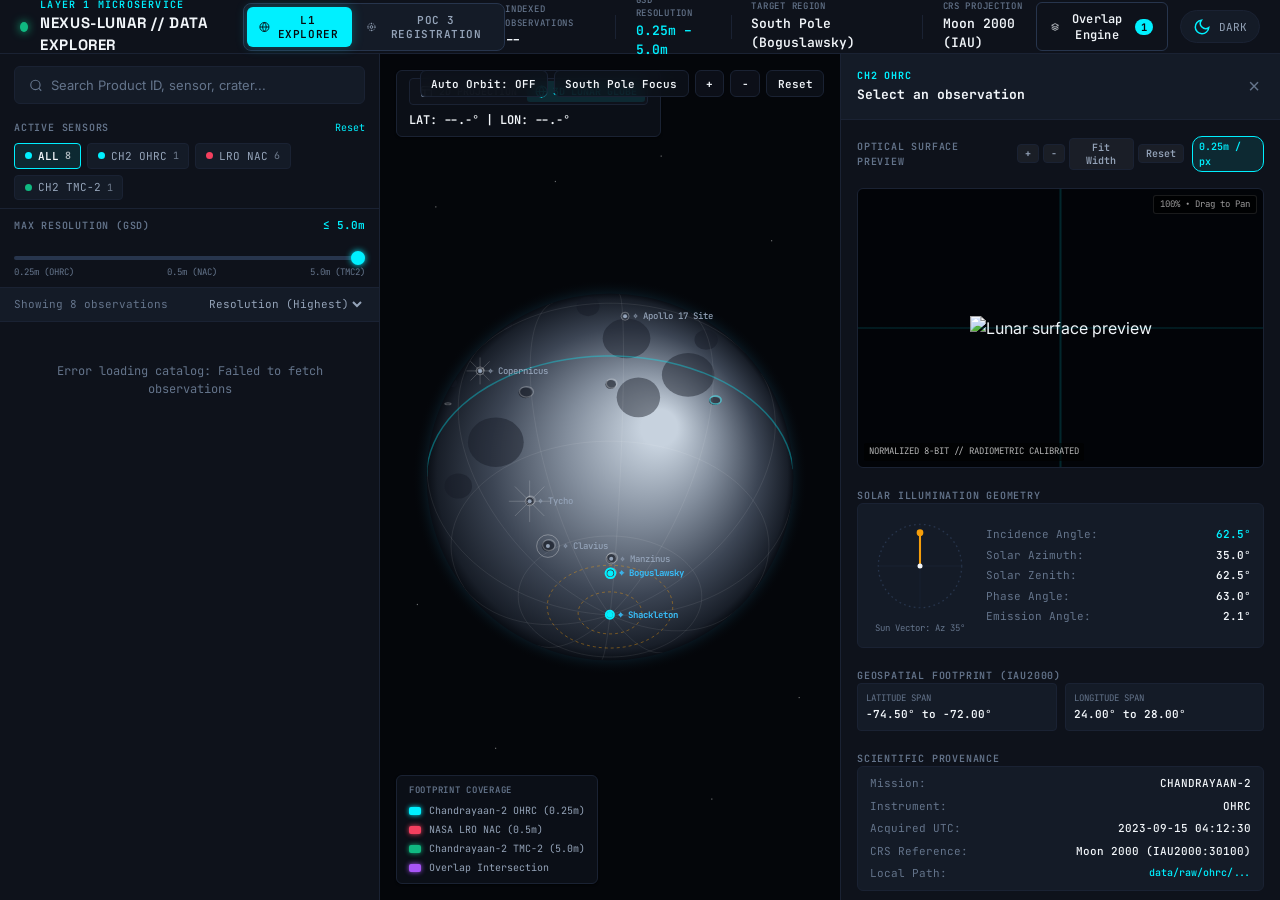
==== commit a31e8aa8: "changes for POC 1 and 3" ====
--- a/apps/web/index.html
+++ b/apps/web/index.html
@@ -243,12 +243,19 @@
         <div class="preview-section">
           <div class="preview-header">
             <span class="sub-heading">OPTICAL SURFACE PREVIEW</span>
+            <div class="preview-toolbar">
+              <button class="pv-tool-btn" id="btn-pv-zoom-in" title="Zoom In (+)">+</button>
+              <button class="pv-tool-btn" id="btn-pv-zoom-out" title="Zoom Out (−)">−</button>
+              <button class="pv-tool-btn" id="btn-pv-fit-w" title="Fit Width (expand narrow strip)">Fit Width</button>
+              <button class="pv-tool-btn" id="btn-pv-reset" title="Reset View">Reset</button>
+            </div>
             <span class="badge-pill" id="inspect-res-badge">0.25m / px</span>
           </div>
-          <div class="image-viewport" id="image-viewport">
-            <img id="inspect-preview-img" src="" alt="Lunar surface preview">
+          <div class="image-viewport" id="image-viewport" title="Scroll to Zoom • Drag to Pan">
+            <img id="inspect-preview-img" src="" alt="Lunar surface preview" draggable="false">
             <div class="viewport-crosshair"></div>
             <div class="viewport-overlay-tag">NORMALIZED 8-BIT // RADIOMETRIC CALIBRATED</div>
+            <div class="viewport-zoom-hint" id="viewport-zoom-hint">100% • Drag to Pan</div>
           </div>
         </div>
 
--- a/apps/web/styles.css
+++ b/apps/web/styles.css
@@ -910,10 +910,43 @@
   border-radius: 10px;
 }
 
+.preview-header {
+  display: flex;
+  align-items: center;
+  justify-content: space-between;
+  gap: 0.5rem;
+  margin-bottom: 0.5rem;
+}
+
+.preview-toolbar {
+  display: flex;
+  align-items: center;
+  gap: 4px;
+}
+
+.pv-tool-btn {
+  background: rgba(255, 255, 255, 0.05);
+  border: 1px solid var(--border-subtle);
+  color: var(--text-secondary);
+  font-family: var(--font-mono);
+  font-size: 0.625rem;
+  font-weight: 600;
+  padding: 2px 7px;
+  border-radius: 4px;
+  cursor: pointer;
+  transition: all 0.15s ease;
+}
+
+.pv-tool-btn:hover {
+  background: var(--accent-bg);
+  border-color: var(--accent-primary);
+  color: var(--accent-primary);
+}
+
 .image-viewport {
   width: 100%;
-  height: 220px;
-  background-color: #000;
+  height: 280px;
+  background-color: #020408;
   border: 1px solid var(--border-subtle);
   border-radius: 6px;
   position: relative;
@@ -921,13 +954,35 @@
   display: flex;
   align-items: center;
   justify-content: center;
+  cursor: grab;
+  user-select: none;
+}
+
+.image-viewport:active {
+  cursor: grabbing;
 }
 
 .image-viewport img {
   max-width: 100%;
   max-height: 100%;
   object-fit: contain;
-  transition: transform 0.2s ease;
+  transform-origin: center center;
+  transition: transform 0.08s ease-out;
+  pointer-events: none;
+}
+
+.viewport-zoom-hint {
+  position: absolute;
+  top: 6px;
+  right: 6px;
+  font-family: var(--font-mono);
+  font-size: 0.5625rem;
+  color: rgba(255, 255, 255, 0.6);
+  background-color: rgba(0, 0, 0, 0.65);
+  border: 1px solid rgba(255, 255, 255, 0.1);
+  padding: 2px 6px;
+  border-radius: 3px;
+  pointer-events: none;
 }
 
 .viewport-crosshair {
